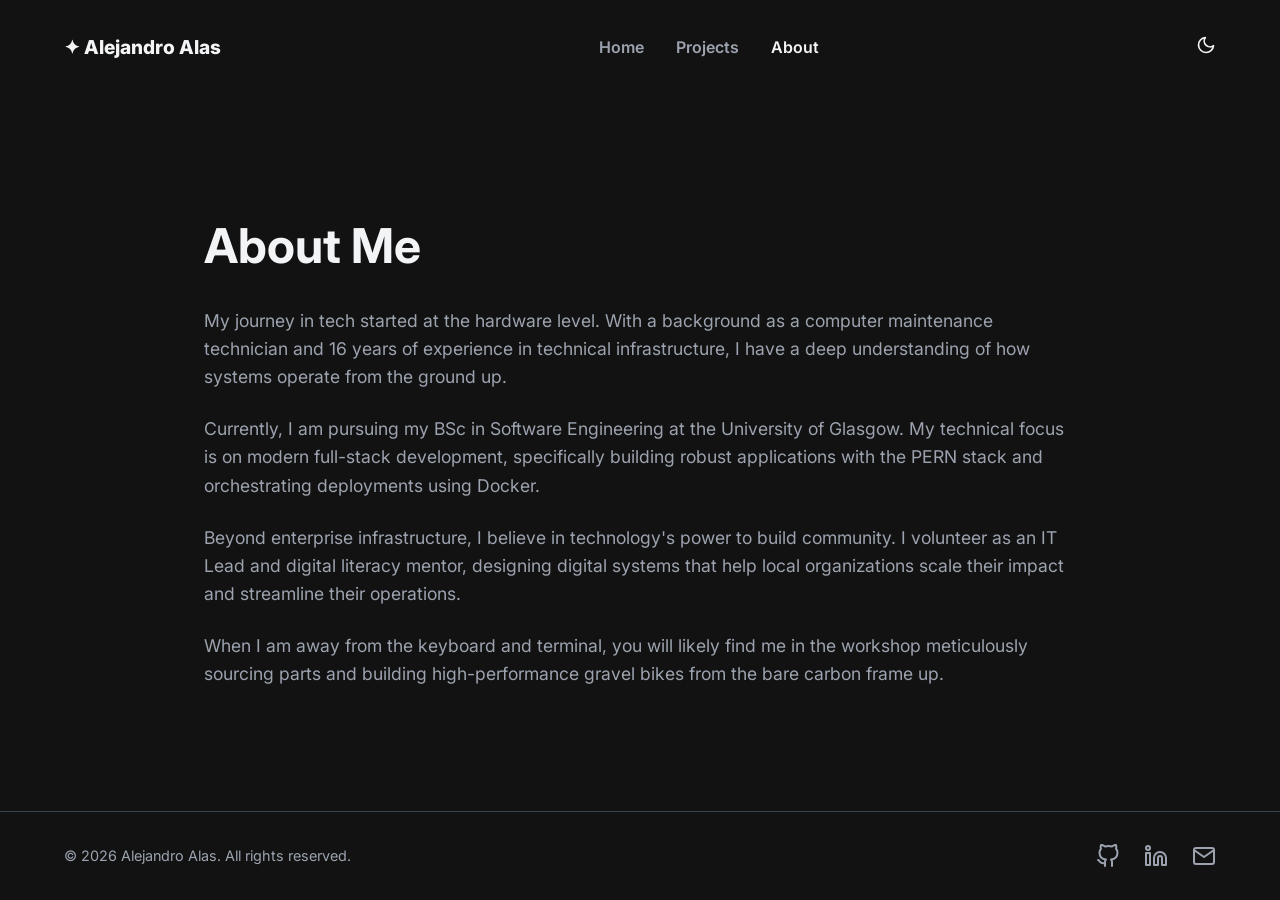
==== about.html @ 67ca53ff "Fix h1 centering bug in desktop media query .page-title was grouped with layout rules (margin/max-wi" ====
<!DOCTYPE html>
<html lang="en" data-theme="dark">

<head>
    <meta charset="UTF-8">
    <meta name="viewport" content="width=device-width, initial-scale=1.0">
    <meta name="description" content="Alejandro Alas — Full-Stack Developer in Scotland with 16 years of infrastructure experience, specializing in React, Node.js, and PostgreSQL.">
    <title>About | Alejandro Alas</title>
    <link rel="stylesheet" href="css/style.css">
    <link href="https://fonts.googleapis.com/css2?family=Inter:wght@400;600;800&display=swap" rel="stylesheet">
</head>

<body>
    <header class="navbar">
        <div class="logo">
            <a href="index.html">✦ Alejandro Alas</a>
        </div>
        <nav class="nav-links">
            <a href="index.html">Home</a>
            <a href="projects.html">Projects</a> <!-- Update active class per page -->
            <a href="about.html" class="active">About</a>
        </nav>
        <div class="nav-controls">
            <button id="theme-toggle" class="theme-btn">
                <span class="theme-icon">
                    <svg xmlns="http://www.w3.org/2000/svg" width="20" height="20" viewBox="0 0 24 24" fill="none"
                        stroke="currentColor" stroke-width="2" stroke-linecap="round" stroke-linejoin="round">
                        <path d="M21 12.79A9 9 0 1 1 11.21 3 7 7 0 0 0 21 12.79z"></path>
                    </svg>
                </span>
            </button>

            <button class="hamburger" aria-label="Menu">
                <svg xmlns="http://www.w3.org/2000/svg" width="24" height="24" viewBox="0 0 24 24" fill="none"
                    stroke="currentColor" stroke-width="2" stroke-linecap="round" stroke-linejoin="round">
                    <line x1="4" y1="9" x2="20" y2="9"></line>
                    <line x1="4" y1="15" x2="20" y2="15"></line>
                </svg>
            </button>
        </div>
    </header>
    <main class="hero-section">
        <h1 class="page-title">About Me</h1>
        <div class="about-content">
            <p>
                My journey in tech started at the hardware level. With a background as a computer maintenance technician
                and 16 years of experience in technical infrastructure, I have a deep understanding of how systems
                operate from the ground up.
            </p>
            <p>
                Currently, I am pursuing my BSc in Software Engineering at the University of Glasgow. My technical focus
                is on modern full-stack development, specifically building robust applications with the PERN stack and
                orchestrating deployments using Docker.
            </p>
            <p>
                Beyond enterprise infrastructure, I believe in technology's power to build community. I volunteer as an
                IT Lead and digital literacy mentor, designing digital systems that help local organizations scale their
                impact and streamline their operations.
            </p>
            <p>
                When I am away from the keyboard and terminal, you will likely find me in the workshop meticulously
                sourcing parts and building high-performance gravel bikes from the bare carbon frame up.
            </p>
        </div>
    </main>

    <footer class="footer">
        <div class="footer-content">
            <p>© 2026 Alejandro Alas. All rights reserved.</p>

            <div class="social-links">
                <a href="https://github.com/aalassv" target="_blank" aria-label="GitHub">
                    <svg xmlns="http://www.w3.org/2000/svg" width="24" height="24" viewBox="0 0 24 24" fill="none"
                        stroke="currentColor" stroke-width="2" stroke-linecap="round" stroke-linejoin="round">
                        <path
                            d="M9 19c-5 1.5-5-2.5-7-3m14 6v-3.87a3.37 3.37 0 0 0-.94-2.61c3.14-.35 6.44-1.54 6.44-7A5.44 5.44 0 0 0 20 4.77 5.07 5.07 0 0 0 19.91 1S18.73.65 16 2.48a13.38 13.38 0 0 0-7 0C6.27.65 5.09 1 5.09 1A5.07 5.07 0 0 0 5 4.77a5.44 5.44 0 0 0-1.5 3.78c0 5.42 3.3 6.61 6.44 7A3.37 3.37 0 0 0 9 18.13V22">
                        </path>
                    </svg>
                </a>
                <a href="https://www.linkedin.com/in/alejandro-alas-/" target="_blank" aria-label="LinkedIn">
                    <svg xmlns="http://www.w3.org/2000/svg" width="24" height="24" viewBox="0 0 24 24" fill="none"
                        stroke="currentColor" stroke-width="2" stroke-linecap="round" stroke-linejoin="round">
                        <path d="M16 8a6 6 0 0 1 6 6v7h-4v-7a2 2 0 0 0-2-2 2 2 0 0 0-2 2v7h-4v-7a6 6 0 0 1 6-6z"></path>
                        <rect x="2" y="9" width="4" height="12"></rect>
                        <circle cx="4" cy="4" r="2"></circle>
                    </svg>
                </a>
                <a href="mailto:a.alas.sv@gmail.com" aria-label="Email">
                    <svg xmlns="http://www.w3.org/2000/svg" width="24" height="24" viewBox="0 0 24 24" fill="none"
                        stroke="currentColor" stroke-width="2" stroke-linecap="round" stroke-linejoin="round">
                        <path d="M4 4h16c1.1 0 2 .9 2 2v12c0 1.1-.9 2-2 2H4c-1.1 0-2-.9-2-2V6c0-1.1.9-2 2-2z"></path>
                        <polyline points="22,6 12,13 2,6"></polyline>
                    </svg>
                </a>
            </div>
        </div>
    </footer>
    <script src="js/main.js"></script>
</body>

</html>
---- css/style.css ----
/* --- CSS Variables for Theming --- */
:root {
    --bg-color: #ffffff;
    --text-color: #1a1a1a;
    --accent-color: #3b82f6;
    --nav-text: #4b5563;
    --border-color: #e5e7eb;
}

[data-theme="dark"] {
    --bg-color: #121212;
    --text-color: #f3f4f6;
    --accent-color: #60a5fa;
    --nav-text: #9ca3af;
    --border-color: #374151;
}

/* --- Global Resets & Typography --- */
* {
    margin: 0;
    padding: 0;
    box-sizing: border-box;
}

body {
    font-family: 'Inter', sans-serif;
    background-color: var(--bg-color);
    color: var(--text-color);
    transition: background-color 0.3s ease, color 0.3s ease;
    line-height: 1.6;
    display: flex;
    flex-direction: column;
    min-height: 100vh;
}

/* --- Navigation (Mobile First) --- */
.navbar {
    display: flex;
    justify-content: space-between;
    align-items: center;
    padding: 2rem 5%;
    position: relative;
    max-width: 1280px;
    margin: 0 auto;
    width: 100%;
}

.logo a {
    text-decoration: none;
    color: var(--text-color);
    font-weight: 800;
    font-size: 1.2rem;
}

.nav-controls {
    display: flex;
    align-items: center;
    gap: 1.5rem;
}

.theme-btn {
    background: none;
    border: none;
    color: var(--text-color);
    display: flex;
    align-items: center;
    gap: 0.5rem;
    cursor: pointer;
    font-family: inherit;
    font-size: 1rem;
    font-weight: 500;
    transition: opacity 0.2s ease;
}

.theme-btn:hover {
    opacity: 0.7;
}

.theme-text {
    display: none;
}

.hamburger {
    background: none;
    border: none;
    color: var(--text-color);
    cursor: pointer;
    display: flex;
    align-items: center;
}

/* Mobile Dropdown Menu */
.nav-links {
    display: flex;
    position: absolute;
    top: 100%; 
    left: 0;
    width: 100%;
    background-color: var(--bg-color);
    flex-direction: column;
    padding: 2rem 0;
    text-align: center;
    z-index: 1000;
    
    /* Hidden states for mobile */
    opacity: 0;
    pointer-events: none;
    transform: translateY(-10px);
    transition: opacity 0.2s ease, transform 0.2s ease;
    box-shadow: 0 10px 15px -3px rgba(0, 0, 0, 0.3); 
}

.nav-links.show {
    opacity: 1;
    pointer-events: auto;
    transform: translateY(0);
}

.nav-links a {
    text-decoration: none;
    color: var(--nav-text);
    margin: 1rem 0;
    display: inline-block;
    width: 100%;
    font-size: 1.2rem;
    font-weight: 600;
    transition: color 0.2s;
}

.nav-links a:hover, .nav-links a.active {
    color: var(--text-color);
}

/* --- Base Layout (Mobile First) --- */
.hero-section,
.projects-container {
    flex: 1;
    width: 100%;
    padding: 2rem 5%;
    margin: 0 auto;
}

.hero-section {
    display: flex;
    flex-direction: column;
    justify-content: center;
    align-items: flex-start;
}

.hero-section h1,
.page-title {
    font-size: 2.5rem;
    margin-bottom: 2rem;
    line-height: 1.2;
}

.subtitle {
    font-size: 1.2rem;
    color: var(--nav-text);
    margin-bottom: 2.5rem;
}

.about-content {
    display: flex;
    flex-direction: column;
    gap: 1.5rem;
    color: var(--nav-text);
    font-size: 1.1rem;
}

/* --- Buttons --- */
.action-links a {
    text-decoration: none;
    padding: 0.8rem 1.5rem;
    border-radius: 5px;
    font-weight: 600;
    margin-right: 1rem;
    transition: opacity 0.2s;
}

.btn-primary {
    background-color: var(--text-color);
    color: var(--bg-color);
}

.btn-secondary {
    background-color: transparent;
    color: var(--text-color);
    border: 1px solid var(--text-color);
}

.action-links a:hover {
    opacity: 0.8;
}

/* --- Apple-Style Projects Grid --- */
.projects-grid {
    display: grid;
    grid-template-columns: repeat(auto-fit, minmax(320px, 1fr));
    gap: 2rem;
    padding-top: 2rem;
}

.apple-card {
    background-color: var(--bg-color); /* Hooks into light/dark theme */
    border: 1px solid var(--border-color);
    border-radius: 24px; /* Large Apple-style radius */
    overflow: hidden;    /* Keeps images inside the curves */
    position: relative;
    display: flex;
    flex-direction: column;
    transition: transform 0.3s ease, box-shadow 0.3s ease;
    box-shadow: 0 4px 20px rgba(0, 0, 0, 0.05); /* Subtle depth */
    min-height: 450px;
}

[data-theme="dark"] .apple-card {
    background-color: #1a1a1a; /* Slightly elevated dark card */
    box-shadow: 0 4px 20px rgba(0, 0, 0, 0.4);
}

.apple-card:hover {
    transform: scale(1.02); /* Gentle pop on hover */
}

.card-content {
    padding: 2.5rem 2rem 0 2rem;
    flex-grow: 1;
    z-index: 2;
}

.card-category {
    font-size: 0.85rem;
    font-weight: 600;
    text-transform: uppercase;
    letter-spacing: 0.5px;
    color: var(--nav-text);
    display: block;
    margin-bottom: 0.5rem;
}

.apple-card h3 {
    font-size: 1.8rem;
    font-weight: 800;
    margin-bottom: 1rem;
    line-height: 1.2;
}

.card-desc {
    color: var(--nav-text);
    font-size: 1rem;
    line-height: 1.5;
}

/* Image styling to bleed to the bottom edge */
.card-image-wrapper {
    width: 100%;
    height: 250px; /* Fixed height for image area */
    margin-top: 2rem;
    display: flex;
    justify-content: center;
    align-items: flex-end; /* Pushes image to the bottom */
    background-color: var(--border-color); /* Subtle background behind image */
}

.card-image {
    width: auto;
    height: 90%; 
    object-fit: contain;
    border-top-left-radius: 12px;
    border-top-right-radius: 12px;
    box-shadow: 0 -4px 15px rgba(0,0,0,0.1);
}

/* Apple-style floating action icon */
.card-link-icon {
    position: absolute;
    bottom: 1.5rem;
    right: 1.5rem;
    color: var(--text-color);
    background-color: var(--bg-color);
    border-radius: 50%;
    width: 36px;
    height: 36px;
    display: flex;
    align-items: center;
    justify-content: center;
    text-decoration: none;
    transition: opacity 0.2s;
    z-index: 3;
}

.card-link-icon:hover {
    opacity: 0.7;
}

/* --- Footer (Mobile First) --- */
.footer {
    border-top: 1px solid var(--border-color);
    width: 100%;
}

.footer-content {
    display: flex;
    flex-direction: column-reverse;
    align-items: center;
    gap: 1.5rem;
    padding: 2rem 5%;
    font-size: 0.9rem;
    color: var(--nav-text);
    text-align: center;
    max-width: 1280px;
    margin: 0 auto;
    width: 100%;
}

.social-links {
    display: flex;
    gap: 1.5rem;
}

.social-links a {
    color: var(--nav-text);
    text-decoration: none;
    display: flex;
    transition: color 0.2s ease, transform 0.2s ease;
}

.social-links a:hover {
    color: var(--text-color);
    transform: translateY(-3px);
}

/* --- Tablet and Desktop Layout --- */
@media (min-width: 768px) {
    .hero-section,
    .projects-container {
        margin: 4rem auto; 
        max-width: 1000px; 
    }

    .hero-section h1,
    .page-title {
        font-size: 3rem;
    }

    .hamburger {
        display: none;
    }

    .nav-links {
        display: flex; 
        position: static; 
        flex-direction: row; 
        width: auto;
        padding: 0;
        background-color: transparent;
        box-shadow: none;
        
        opacity: 1;
        pointer-events: auto;
        transform: none;
    }

    .nav-links a {
        margin: 0 1rem; 
        width: auto;
        font-size: 1rem;
        display: inline;
    }

    .theme-text {
        display: inline; 
    }
    .footer {
        flex-direction: row;
        justify-content: space-between;
    }
    .footer-content {
        flex-direction: row; 
        justify-content: space-between;
    }
}

.eyebrow {
    font-size: 1rem;
    font-weight: 600;
    color: var(--accent-color);
    margin-bottom: 0.75rem;
    text-transform: uppercase;
    letter-spacing: 0.05em;
}
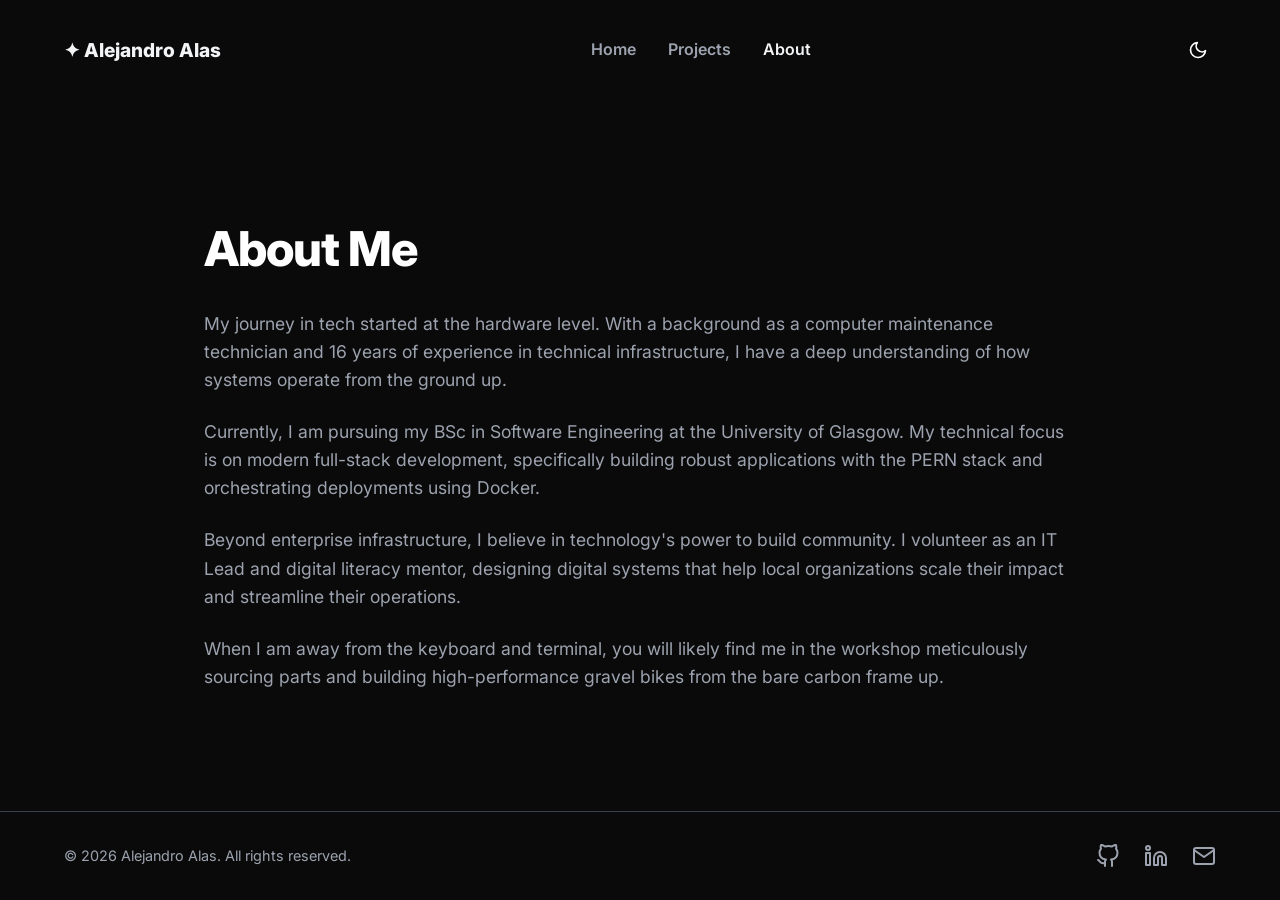
==== commit fec9133c: "swapping cards in order to expose the recent works" ====
--- a/about.html
+++ b/about.html
@@ -4,7 +4,8 @@
 <head>
     <meta charset="UTF-8">
     <meta name="viewport" content="width=device-width, initial-scale=1.0">
-    <meta name="description" content="Alejandro Alas — Full-Stack Developer in Scotland with 16 years of infrastructure experience, specializing in React, Node.js, and PostgreSQL.">
+    <meta name="description"
+        content="Alejandro Alas — Full-Stack Developer in Scotland with 16 years of infrastructure experience, specializing in React, Node.js, and PostgreSQL.">
     <title>About | Alejandro Alas</title>
     <link rel="stylesheet" href="css/style.css">
     <link href="https://fonts.googleapis.com/css2?family=Inter:wght@400;600;800&display=swap" rel="stylesheet">
--- a/css/style.css
+++ b/css/style.css
@@ -1,18 +1,43 @@
-/* --- CSS Variables for Theming --- */
 :root {
-    --bg-color: #ffffff;
+    /* Global Variables (Light Mode) */
+    --bg-color: #FFFFFF;
     --text-color: #1a1a1a;
     --accent-color: #3b82f6;
     --nav-text: #4b5563;
     --border-color: #e5e7eb;
+    
+    /* Case Study Specific Variables (Light Mode) */
+    --bg: #ffffff;
+    --card: #f9fafb;
+    --card-alt: #f3f4f6;
+    --border: rgba(0, 0, 0, 0.1);
+    --text: #1a1a1a;
+    --muted: #4b5563;
+    --muted-2: #6b7280;
+    --blue: #3b82f6;
+    --yellow: #ca8a04;
+    --green: #16a34a;
 }
 
 [data-theme="dark"] {
-    --bg-color: #121212;
+    /* Global Variables (Dark Mode) */
+    --bg-color: #0A0A0A;
     --text-color: #f3f4f6;
     --accent-color: #60a5fa;
     --nav-text: #9ca3af;
     --border-color: #374151;
+    
+    /* Case Study Specific Variables (Dark Mode) */
+    --bg: #0A0A0A;
+    --card: #141414;
+    --card-alt: #1A1D22;
+    --border: rgba(255, 255, 255, 0.09);
+    --text: #FFFFFF;
+    --muted: #9CA3AF;
+    --muted-2: #6B7280;
+    --blue: #5B8DEF;
+    --yellow: #EAB308;
+    --green: #22C55E;
 }
 
 /* --- Global Resets & Typography --- */
@@ -20,6 +45,10 @@
     margin: 0;
     padding: 0;
     box-sizing: border-box;
+}
+
+html {
+    scroll-behavior: smooth;
 }
 
 body {
@@ -93,7 +122,7 @@
 .nav-links {
     display: flex;
     position: absolute;
-    top: 100%; 
+    top: 100%;
     left: 0;
     width: 100%;
     background-color: var(--bg-color);
@@ -101,13 +130,13 @@
     padding: 2rem 0;
     text-align: center;
     z-index: 1000;
-    
+
     /* Hidden states for mobile */
     opacity: 0;
     pointer-events: none;
     transform: translateY(-10px);
     transition: opacity 0.2s ease, transform 0.2s ease;
-    box-shadow: 0 10px 15px -3px rgba(0, 0, 0, 0.3); 
+    box-shadow: 0 10px 15px -3px rgba(0, 0, 0, 0.3);
 }
 
 .nav-links.show {
@@ -127,13 +156,15 @@
     transition: color 0.2s;
 }
 
-.nav-links a:hover, .nav-links a.active {
+.nav-links a:hover,
+.nav-links a.active {
     color: var(--text-color);
 }
 
 /* --- Base Layout (Mobile First) --- */
 .hero-section,
-.projects-container {
+.projects-container,
+.wrap {
     flex: 1;
     width: 100%;
     padding: 2rem 5%;
@@ -169,15 +200,20 @@
 }
 
 /* --- Buttons --- */
+.action-links {
+    display: flex;
+    flex-wrap: wrap;
+    gap: 1rem;
+    margin-top: 0.5rem;
+}
+
 .action-links a {
     text-decoration: none;
     padding: 0.8rem 1.5rem;
     border-radius: 5px;
     font-weight: 600;
-    margin-right: 1rem;
     transition: opacity 0.2s;
 }
-
 .btn-primary {
     background-color: var(--text-color);
     color: var(--bg-color);
@@ -202,25 +238,26 @@
 }
 
 .apple-card {
-    background-color: var(--bg-color); /* Hooks into light/dark theme */
+    background-color: var(--card);
     border: 1px solid var(--border-color);
-    border-radius: 24px; /* Large Apple-style radius */
-    overflow: hidden;    /* Keeps images inside the curves */
+    border-radius: 24px;
+    overflow: hidden;
     position: relative;
     display: flex;
     flex-direction: column;
     transition: transform 0.3s ease, box-shadow 0.3s ease;
-    box-shadow: 0 4px 20px rgba(0, 0, 0, 0.05); /* Subtle depth */
+    box-shadow: 0 4px 20px rgba(0, 0, 0, 0.08);
     min-height: 450px;
+    cursor: pointer;
 }
 
 [data-theme="dark"] .apple-card {
-    background-color: #1a1a1a; /* Slightly elevated dark card */
+    background-color: #1a1a1a;
     box-shadow: 0 4px 20px rgba(0, 0, 0, 0.4);
 }
 
 .apple-card:hover {
-    transform: scale(1.02); /* Gentle pop on hover */
+    transform: scale(1.02);
 }
 
 .card-content {
@@ -252,27 +289,42 @@
     line-height: 1.5;
 }
 
-/* Image styling to bleed to the bottom edge */
+.tech-tags {
+    display: flex;
+    flex-wrap: wrap;
+    gap: 8px;
+    margin-top: 1rem;
+}
+
+.tech-tag {
+    font-size: 0.75rem;
+    font-weight: 600;
+    padding: 5px 12px;
+    border-radius: 20px;
+    background: var(--card-alt);
+    border: 1px solid var(--border-color);
+    color: var(--nav-text);
+}
+
 .card-image-wrapper {
     width: 100%;
-    height: 250px; /* Fixed height for image area */
+    height: 250px;
     margin-top: 2rem;
     display: flex;
     justify-content: center;
-    align-items: flex-end; /* Pushes image to the bottom */
-    background-color: var(--border-color); /* Subtle background behind image */
+    align-items: flex-end;
+    background-color: var(--card-alt);
 }
 
 .card-image {
     width: auto;
-    height: 90%; 
+    height: 90%;
     object-fit: contain;
     border-top-left-radius: 12px;
     border-top-right-radius: 12px;
-    box-shadow: 0 -4px 15px rgba(0,0,0,0.1);
-}
-
-/* Apple-style floating action icon */
+    box-shadow: 0 -4px 15px rgba(0, 0, 0, 0.1);
+}
+
 .card-link-icon {
     position: absolute;
     bottom: 1.5rem;
@@ -294,6 +346,7 @@
     opacity: 0.7;
 }
 
+
 /* --- Footer (Mobile First) --- */
 .footer {
     border-top: 1px solid var(--border-color);
@@ -333,10 +386,12 @@
 
 /* --- Tablet and Desktop Layout --- */
 @media (min-width: 768px) {
+
     .hero-section,
-    .projects-container {
-        margin: 4rem auto; 
-        max-width: 1000px; 
+    .projects-container,
+    .wrap {
+        margin: 4rem auto;
+        max-width: 1000px;
     }
 
     .hero-section h1,
@@ -349,35 +404,36 @@
     }
 
     .nav-links {
-        display: flex; 
-        position: static; 
-        flex-direction: row; 
+        display: flex;
+        position: static;
+        flex-direction: row;
         width: auto;
         padding: 0;
         background-color: transparent;
         box-shadow: none;
-        
         opacity: 1;
         pointer-events: auto;
         transform: none;
     }
 
     .nav-links a {
-        margin: 0 1rem; 
+        margin: 0 1rem;
         width: auto;
         font-size: 1rem;
         display: inline;
     }
 
     .theme-text {
-        display: inline; 
-    }
+        display: inline;
+    }
+
     .footer {
         flex-direction: row;
         justify-content: space-between;
     }
+
     .footer-content {
-        flex-direction: row; 
+        flex-direction: row;
         justify-content: space-between;
     }
 }
@@ -391,5 +447,764 @@
     letter-spacing: 0.05em;
 }
 
-
-
+/* =========================================
+   CASE STUDY SPECIFIC STYLES
+   ========================================= */
+
+
+.page-grid {
+    display: grid;
+    grid-template-columns: 210px 1fr;
+    gap: 48px;
+    align-items: start;
+}
+
+@media (max-width: 860px) {
+    .page-grid {
+        grid-template-columns: 1fr;
+    }
+
+    .rail {
+        display: none;
+    }
+}
+
+/* Case Study Typography Overrides */
+h1,
+h2,
+h3 {
+    color: var(--text);
+    margin: 0 0 0.4em 0;
+    letter-spacing: -0.02em;
+    font-weight: 800;
+}
+
+.mono {
+    font-family: 'IBM Plex Mono', monospace;
+}
+
+a {
+    color: inherit;
+    text-decoration: none;
+}
+
+/* Case Study Nav Overrides */
+nav {
+    display: flex;
+    justify-content: space-between;
+    align-items: center;
+    padding: 26px 0;
+}
+
+.logo {
+    font-size: 19px;
+    font-weight: 700;
+    color: var(--text);
+    display: flex;
+    align-items: center;
+    gap: 8px;
+}
+
+.logo .mark {
+    color: var(--text);
+}
+
+.theme-icon {
+    width: 36px;
+    height: 36px;
+    display: flex;
+    align-items: center;
+    justify-content: center;
+    border-radius: 50%;
+    color: var(--text);
+    font-size: 16px;
+}
+
+/* Case Study Hero */
+.hero {
+    padding: 56px 0 40px 0;
+}
+
+.hero h1 {
+    font-size: clamp(32px, 4.5vw, 48px);
+    max-width: 16ch;
+}
+
+.hero .tagline {
+    font-size: 17px;
+    color: var(--muted);
+    max-width: 60ch;
+    margin-top: 14px;
+}
+
+.status-row {
+    display: flex;
+    flex-wrap: wrap;
+    gap: 10px;
+    margin-top: 24px;
+}
+
+.badge {
+    font-size: 12px;
+    font-weight: 600;
+    padding: 6px 13px;
+    border-radius: 20px;
+    border: 1px solid var(--border);
+    color: var(--muted);
+}
+
+.badge.live {
+    background: var(--green);
+    color: #04140A;
+    border-color: var(--green);
+}
+
+.hero-actions {
+    margin-top: 28px;
+    display: flex;
+    gap: 14px;
+    flex-wrap: wrap;
+}
+
+.btn {
+    font-size: 14px;
+    font-weight: 600;
+    padding: 12px 20px;
+    border-radius: 8px;
+    display: inline-flex;
+    align-items: center;
+    gap: 8px;
+}
+
+.btn.primary {
+    background: var(--accent-color);
+    color: #FFFFFF;
+}
+
+.btn.primary:hover {
+    filter: brightness(1.1);
+}
+
+[data-theme="dark"] .btn.primary {
+    background: #2563EB;
+}
+
+[data-theme="dark"] .btn.primary:hover {
+    background: #3b76f0;
+}
+
+.btn.secondary {
+    background: transparent;
+    color: var(--text);
+    border: 1px solid var(--border);
+}
+
+.btn.secondary:hover {
+    border-color: var(--text);
+}
+
+/* Case Study Rail */
+.rail {
+    display: block;
+    position: sticky;
+    top: 40px;
+    padding-top: 70px;
+    border-left: 1px solid var(--border);
+    padding-left: 20px;
+}
+
+.rail-title {
+    font-size: 11px;
+    text-transform: uppercase;
+    font-weight: 700;
+    color: var(--muted-2);
+    letter-spacing: 0.06em;
+    margin-bottom: 16px;
+}
+
+.rail a {
+    display: block;
+    font-size: 13.5px;
+    color: var(--muted);
+    padding: 8px 0;
+    border-left: 2px solid transparent;
+    margin-left: -21px;
+    padding-left: 19px;
+    transition: color 0.15s, border-color 0.15s;
+}
+
+.rail a:hover,
+.rail a.active {
+    color: var(--text);
+    border-left-color: var(--blue);
+}
+
+/* Case Study Section base */
+section {
+    padding: 52px 0;
+    border-bottom: 1px solid var(--border);
+}
+
+section:last-of-type {
+    border-bottom: none;
+}
+
+.section-label {
+    font-size: 12px;
+    font-weight: 700;
+    color: var(--muted-2);
+    text-transform: uppercase;
+    letter-spacing: 0.06em;
+    margin-bottom: 10px;
+}
+
+section h2 {
+    font-size: 26px;
+}
+
+.lede {
+    font-size: 16px;
+    max-width: 68ch;
+    color: var(--muted);
+}
+
+/* Case Study Meta grid */
+.meta-grid {
+    display: grid;
+    grid-template-columns: repeat(3, 1fr);
+    gap: 16px;
+    margin-top: 26px;
+}
+
+@media (max-width: 700px) {
+    .meta-grid {
+        grid-template-columns: 1fr;
+    }
+}
+
+.meta-card {
+    background: var(--card);
+    border: 1px solid var(--border);
+    border-radius: 14px;
+    padding: 18px 20px;
+}
+
+.meta-card .k {
+    font-size: 11px;
+    font-weight: 700;
+    text-transform: uppercase;
+    color: var(--muted-2);
+    margin-bottom: 6px;
+}
+
+.meta-card .v {
+    font-size: 15px;
+    font-weight: 600;
+    color: var(--text);
+}
+
+/* Case Study Role split */
+.role-split {
+    display: grid;
+    grid-template-columns: 1fr 1fr;
+    gap: 20px;
+    margin-top: 26px;
+}
+
+@media (max-width: 700px) {
+    .role-split {
+        grid-template-columns: 1fr;
+    }
+}
+
+.role-card {
+    padding: 24px;
+    border-radius: 16px;
+    border: 1px solid var(--border);
+    background: var(--card);
+}
+
+.role-card h3 {
+    font-size: 17px;
+}
+
+.role-card ul {
+    padding-left: 20px;
+    margin: 12px 0 0 0;
+}
+
+.role-card li {
+    margin-bottom: 8px;
+    font-size: 14.5px;
+    color: var(--muted);
+}
+
+.role-card.mine li::marker {
+    color: var(--blue);
+}
+
+/* Case Study Sketch note (excalidraw) */
+.sketch-note {
+    margin-top: 22px;
+    background: var(--card);
+    border: 1.5px dashed var(--border);
+    border-radius: 14px;
+    padding: 22px 24px;
+    position: relative;
+}
+
+.sketch-note::before {
+    content: "✎ excalidraw session";
+    position: absolute;
+    top: -11px;
+    left: 20px;
+    background: var(--bg);
+    padding: 0 8px;
+    font-size: 11px;
+    font-weight: 700;
+    color: var(--blue);
+    text-transform: uppercase;
+    letter-spacing: 0.05em;
+}
+
+.sketch-note p {
+    margin: 0;
+    font-size: 14.5px;
+    color: var(--muted);
+}
+
+/* Case Study Trello strip */
+.trello-strip {
+    margin-top: 26px;
+    display: grid;
+    grid-template-columns: repeat(3, 1fr);
+    gap: 16px;
+}
+
+@media (max-width: 700px) {
+    .trello-strip {
+        grid-template-columns: 1fr;
+    }
+}
+
+.trello-col {
+    background: var(--card);
+    border: 1px solid var(--border);
+    border-radius: 14px;
+    padding: 14px;
+}
+
+.trello-col-title {
+    font-size: 11px;
+    font-weight: 700;
+    text-transform: uppercase;
+    color: var(--muted-2);
+    margin-bottom: 10px;
+    letter-spacing: 0.05em;
+}
+
+.sticky {
+    background: var(--card-alt);
+    border-radius: 8px;
+    padding: 10px 12px;
+    font-size: 13px;
+    color: var(--muted);
+    margin-bottom: 8px;
+    border-left: 3px solid var(--yellow);
+}
+
+.trello-col.doing .sticky {
+    border-left-color: var(--blue);
+}
+
+.trello-col.done .sticky {
+    border-left-color: var(--green);
+    opacity: 0.8;
+}
+
+/* Case Study Features */
+.feature {
+    display: grid;
+    grid-template-columns: 1fr 1fr;
+    gap: 32px;
+    align-items: center;
+    padding: 32px 0;
+    border-top: 1px solid var(--border);
+}
+
+.feature:first-of-type {
+    border-top: none;
+}
+
+.feature:nth-of-type(even) .feature-media {
+    order: 2;
+}
+
+@media (max-width: 800px) {
+    .feature {
+        grid-template-columns: 1fr;
+    }
+
+    .feature:nth-of-type(even) .feature-media {
+        order: 0;
+    }
+}
+
+.feature-media {
+    background: var(--card);
+    border: 1px solid var(--border);
+    border-radius: 14px;
+    aspect-ratio: 16/10;
+    display: flex;
+    align-items: center;
+    justify-content: center;
+    color: var(--muted-2);
+    font-size: 12px;
+    text-align: center;
+    padding: 16px;
+}
+
+.feature-num {
+    font-size: 13px;
+    font-weight: 700;
+    color: var(--blue);
+    margin-bottom: 8px;
+}
+
+.feature h3 {
+    font-size: 19px;
+}
+
+.feature p {
+    font-size: 14.5px;
+    color: var(--muted);
+}
+
+/* Case Study Tags */
+.tag-row {
+    display: flex;
+    flex-wrap: wrap;
+    gap: 8px;
+    margin-top: 20px;
+}
+
+.tag {
+    font-size: 12px;
+    font-weight: 600;
+    padding: 6px 12px;
+    border-radius: 20px;
+    background: var(--card);
+    border: 1px solid var(--border);
+    color: var(--muted);
+}
+
+/* Case Study Decisions */
+.decision {
+    margin-top: 18px;
+    padding: 18px 20px;
+    background: var(--card);
+    border: 1px solid var(--border);
+    border-left: 3px solid var(--blue);
+    border-radius: 0 14px 14px 0;
+}
+
+.decision .k {
+    font-size: 11px;
+    font-weight: 700;
+    text-transform: uppercase;
+    color: var(--blue);
+    margin-bottom: 6px;
+}
+
+.decision p {
+    margin: 0;
+    font-size: 14.5px;
+    color: var(--muted);
+}
+
+/* Case Study Impact */
+.impact-grid {
+    display: grid;
+    grid-template-columns: repeat(4, 1fr);
+    gap: 16px;
+    margin-top: 26px;
+}
+
+@media (max-width: 700px) {
+    .impact-grid {
+        grid-template-columns: 1fr 1fr;
+    }
+}
+
+.impact-stat {
+    background: var(--card);
+    border: 1px solid var(--border);
+    border-radius: 14px;
+    padding: 20px;
+}
+
+.impact-stat .num {
+    font-size: 32px;
+    font-weight: 800;
+    color: var(--text);
+}
+
+.impact-stat .label {
+    font-size: 12.5px;
+    color: var(--muted-2);
+    margin-top: 4px;
+}
+
+/* Case Study Reflection */
+.reflection {
+    background: var(--card);
+    border: 1px solid var(--border);
+    border-radius: 16px;
+    padding: 32px;
+}
+
+.reflection p {
+    color: var(--muted);
+    max-width: 65ch;
+}
+
+/* Case Study Footer nav */
+.footer-nav {
+    padding: 44px 0 70px 0;
+    display: flex;
+    justify-content: space-between;
+    align-items: center;
+    flex-wrap: wrap;
+    gap: 16px;
+}
+
+.footer-nav a {
+    font-size: 14px;
+    font-weight: 600;
+    color: var(--text);
+}
+
+.footer-nav .back {
+    color: var(--muted);
+    font-weight: 500;
+}
+
+.footer-nav a:hover {
+    color: var(--blue);
+}
+
+/* Mobile Override for Rail */
+@media (max-width: 860px) {
+    .rail {
+        display: none !important;
+    }
+}
+/* --- Feature Image Hover State --- */
+.feature-media {
+    padding: 0;
+    overflow: hidden;
+}
+
+.zoomable-image {
+    width: 100%;
+    height: 100%;
+    object-fit: cover;
+    cursor: pointer;
+    transition: transform 0.3s ease;
+}
+
+.zoomable-image:hover {
+    transform: scale(1.03);
+}
+
+/* --- Thumbnail Grid (On Page) --- */
+.thumbnail-grid {
+    display: grid;
+    grid-template-columns: repeat(auto-fit, minmax(150px, 1fr));
+    gap: 16px;
+    padding: 0;
+    background: transparent;
+    border: none;
+}
+
+.thumbnail-grid .zoomable-image {
+    width: 100%;
+    aspect-ratio: 4/3;
+    object-fit: cover;
+    border-radius: 8px;
+    cursor: pointer;
+    transition: transform 0.2s ease, box-shadow 0.2s ease;
+    box-shadow: 0 4px 10px rgba(0,0,0,0.2);
+}
+
+.thumbnail-grid .zoomable-image:hover {
+    transform: translateY(-3px);
+    box-shadow: 0 8px 15px rgba(0,0,0,0.4);
+}
+
+/* --- Full-Screen Swipeable Lightbox --- */
+.full-screen-lightbox {
+    max-width: 100vw;
+    max-height: 100vh;
+    width: 100vw;
+    height: 100vh;
+    background: transparent;
+    padding: 0;
+    border: none;
+    overflow: hidden;
+}
+
+.full-screen-lightbox::backdrop {
+    background: rgba(0, 0, 0, 0.95); 
+}
+
+/* The horizontal swipe track inside the modal */
+.modal-track {
+    display: flex;
+    width: 100%;
+    height: 100%;
+    overflow-x: auto;
+    scroll-snap-type: x mandatory;
+    align-items: center;
+    scrollbar-width: none;
+}
+
+.modal-track::-webkit-scrollbar {
+    display: none;
+}
+
+.modal-track img {
+    flex: 0 0 100vw; 
+    max-height: 90vh;
+    object-fit: contain;
+    scroll-snap-align: center;
+    padding: 0 3rem; 
+}
+
+#close-modal {
+    position: fixed;
+    top: 25px;
+    right: 25px;
+    background: #ffffff;
+    border: none;
+    color: #000000;
+    border-radius: 50%;
+    width: 44px;
+    height: 44px;
+    cursor: pointer;
+    display: flex;
+    align-items: center;
+    justify-content: center;
+    font-size: 1.2rem;
+    font-weight: bold;
+    box-shadow: 0 4px 12px rgba(0,0,0,0.3);
+    transition: transform 0.2s;
+    z-index: 100;
+}
+
+#close-modal:hover {
+    transform: scale(1.1);
+}
+
+.no-scroll {
+    overflow: hidden;
+}
+/* --- Lightbox Navigation Arrows --- */
+.nav-arrow {
+    position: fixed;
+    top: 50%;
+    transform: translateY(-50%);
+    background: rgba(255, 255, 255, 0.1); 
+    backdrop-filter: blur(4px); 
+    border: 1px solid rgba(255, 255, 255, 0.2);
+    color: #ffffff;
+    width: 50px;
+    height: 50px;
+    border-radius: 50%;
+    font-size: 1.2rem;
+    cursor: pointer;
+    z-index: 100;
+    display: none;
+    align-items: center;
+    justify-content: center;
+    transition: background 0.2s, transform 0.2s;
+}
+
+.nav-arrow:hover {
+    background: rgba(255, 255, 255, 0.25);
+    transform: translateY(-50%) scale(1.1);
+}
+
+#prev-btn {
+    left: 20px;
+}
+
+#next-btn {
+    right: 20px;
+}
+
+/* --- Custom Message Dialog --- */
+.custom-dialog {
+    background-color: var(--card);
+    color: var(--text);
+    border: 1px solid var(--border);
+    border-radius: 16px;
+    padding: 24px;
+    max-width: 400px;
+    width: 90%;
+    margin: auto;
+    box-shadow: 0 10px 25px rgba(0, 0, 0, 0.2);
+}
+
+.custom-dialog::backdrop {
+    background: rgba(0, 0, 0, 0.7);
+    backdrop-filter: blur(4px);
+}
+
+.custom-dialog .dialog-content {
+    display: flex;
+    flex-direction: column;
+    gap: 16px;
+    text-align: center;
+    align-items: center;
+}
+
+.custom-dialog h3 {
+    margin: 0;
+    font-size: 1.5rem;
+}
+
+.custom-dialog p {
+    color: var(--muted);
+    margin: 0;
+    font-size: 1rem;
+    line-height: 1.5;
+}
+
+.stat-strip {
+    display: flex;
+    flex-wrap: wrap;
+    gap: 1.5rem;
+    margin-bottom: 2rem;
+    font-size: 0.9rem;
+    font-weight: 600;
+    color: var(--text-color);
+}
+
+.stat-strip span {
+    padding-left: 1.5rem;
+    position: relative;
+}
+
+.stat-strip span::before {
+    content: "";
+    position: absolute;
+    left: 0;
+    top: 50%;
+    transform: translateY(-50%);
+    width: 6px;
+    height: 6px;
+    border-radius: 50%;
+    background-color: var(--accent-color);
+}
+
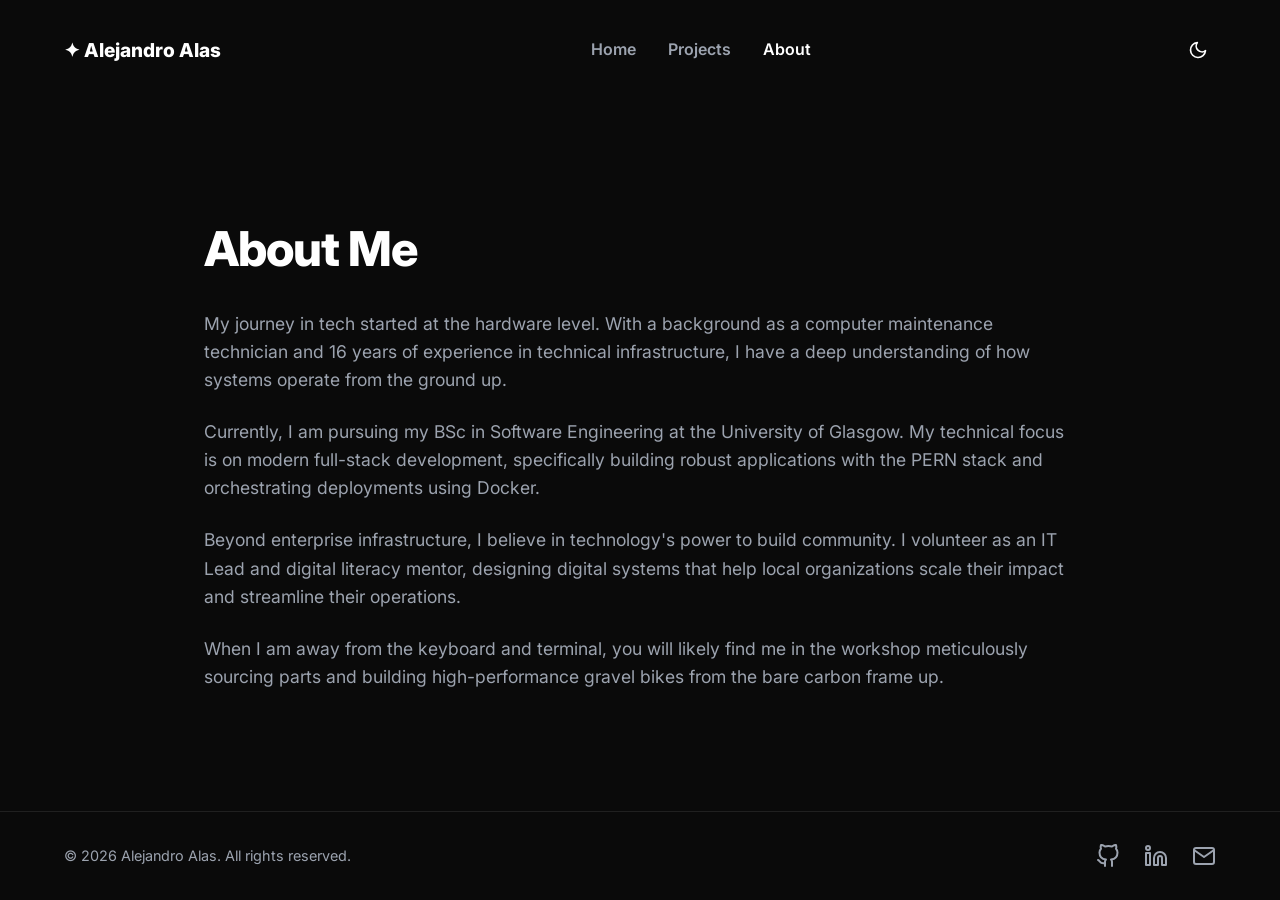
==== commit 41283010: "feat(seo): add meta tags, Open Graph data, and inline theme initialization - Add viewport, descripti" ====
--- a/about.html
+++ b/about.html
@@ -3,26 +3,41 @@
 
 <head>
     <meta charset="UTF-8">
+    <link rel="icon" href="/assets/favicon.svg" type="image/svg+xml">
+    <script>
+      (function () {
+        var t = localStorage.getItem("theme") || "dark";
+        document.documentElement.setAttribute("data-theme", t);
+      })();
+    </script>
     <meta name="viewport" content="width=device-width, initial-scale=1.0">
     <meta name="description"
         content="Alejandro Alas — Full-Stack Developer in Scotland with 16 years of infrastructure experience, specializing in React, Node.js, and PostgreSQL.">
     <title>About | Alejandro Alas</title>
-    <link rel="stylesheet" href="css/style.css">
+    <link rel="canonical" href="https://aalas-dev.netlify.app/about.html">
+    <meta property="og:type" content="profile">
+    <meta property="og:title" content="About | Alejandro Alas">
+    <meta property="og:description"
+        content="Alejandro Alas — Full-Stack Developer in Scotland with 16 years of infrastructure experience, specializing in React, Node.js, and PostgreSQL.">
+    <meta property="og:url" content="https://aalas-dev.netlify.app/about.html">
+    <meta property="og:image" content="https://aalas-dev.netlify.app/assets/og-image.png">
+    <meta name="twitter:card" content="summary_large_image">
+    <link rel="stylesheet" href="/css/style.css?v=1">
     <link href="https://fonts.googleapis.com/css2?family=Inter:wght@400;600;800&display=swap" rel="stylesheet">
 </head>
 
 <body>
     <header class="navbar">
         <div class="logo">
-            <a href="index.html">✦ Alejandro Alas</a>
+            <a href="/index.html">✦ Alejandro Alas</a>
         </div>
         <nav class="nav-links">
-            <a href="index.html">Home</a>
-            <a href="projects.html">Projects</a> <!-- Update active class per page -->
-            <a href="about.html" class="active">About</a>
+            <a href="/index.html">Home</a>
+            <a href="/projects.html">Projects</a>
+            <a href="/about.html" class="active">About</a>
         </nav>
         <div class="nav-controls">
-            <button id="theme-toggle" class="theme-btn">
+                        <button id="theme-toggle" class="theme-btn" aria-label="Toggle light and dark theme">
                 <span class="theme-icon">
                     <svg xmlns="http://www.w3.org/2000/svg" width="20" height="20" viewBox="0 0 24 24" fill="none"
                         stroke="currentColor" stroke-width="2" stroke-linecap="round" stroke-linejoin="round">
@@ -96,7 +111,7 @@
             </div>
         </div>
     </footer>
-    <script src="js/main.js"></script>
+    <script src="/js/main.js?v=1"></script>
 </body>
 
 </html>
--- a/css/style.css
+++ b/css/style.css
@@ -1,14 +1,7 @@
 :root {
-    /* Global Variables (Light Mode) */
-    --bg-color: #FFFFFF;
-    --text-color: #1a1a1a;
-    --accent-color: #3b82f6;
-    --nav-text: #4b5563;
-    --border-color: #e5e7eb;
-    
-    /* Case Study Specific Variables (Light Mode) */
-    --bg: #ffffff;
-    --card: #f9fafb;
+    /* Single source of truth for color tokens (Light Mode) */
+    --bg: #fafafc;
+    --card: #fff;
     --card-alt: #f3f4f6;
     --border: rgba(0, 0, 0, 0.1);
     --text: #1a1a1a;
@@ -20,14 +13,7 @@
 }
 
 [data-theme="dark"] {
-    /* Global Variables (Dark Mode) */
-    --bg-color: #0A0A0A;
-    --text-color: #f3f4f6;
-    --accent-color: #60a5fa;
-    --nav-text: #9ca3af;
-    --border-color: #374151;
-    
-    /* Case Study Specific Variables (Dark Mode) */
+    /* Single source of truth for color tokens (Dark Mode) */
     --bg: #0A0A0A;
     --card: #141414;
     --card-alt: #1A1D22;
@@ -53,8 +39,8 @@
 
 body {
     font-family: 'Inter', sans-serif;
-    background-color: var(--bg-color);
-    color: var(--text-color);
+    background-color: var(--bg);
+    color: var(--text);
     transition: background-color 0.3s ease, color 0.3s ease;
     line-height: 1.6;
     display: flex;
@@ -76,7 +62,7 @@
 
 .logo a {
     text-decoration: none;
-    color: var(--text-color);
+    color: var(--text);
     font-weight: 800;
     font-size: 1.2rem;
 }
@@ -90,7 +76,7 @@
 .theme-btn {
     background: none;
     border: none;
-    color: var(--text-color);
+    color: var(--text);
     display: flex;
     align-items: center;
     gap: 0.5rem;
@@ -112,7 +98,7 @@
 .hamburger {
     background: none;
     border: none;
-    color: var(--text-color);
+    color: var(--text);
     cursor: pointer;
     display: flex;
     align-items: center;
@@ -125,7 +111,7 @@
     top: 100%;
     left: 0;
     width: 100%;
-    background-color: var(--bg-color);
+    background-color: var(--bg);
     flex-direction: column;
     padding: 2rem 0;
     text-align: center;
@@ -147,7 +133,7 @@
 
 .nav-links a {
     text-decoration: none;
-    color: var(--nav-text);
+    color: var(--muted);
     margin: 1rem 0;
     display: inline-block;
     width: 100%;
@@ -158,7 +144,7 @@
 
 .nav-links a:hover,
 .nav-links a.active {
-    color: var(--text-color);
+    color: var(--text);
 }
 
 /* --- Base Layout (Mobile First) --- */
@@ -187,7 +173,7 @@
 
 .subtitle {
     font-size: 1.2rem;
-    color: var(--nav-text);
+    color: var(--muted);
     margin-bottom: 2.5rem;
 }
 
@@ -195,7 +181,7 @@
     display: flex;
     flex-direction: column;
     gap: 1.5rem;
-    color: var(--nav-text);
+    color: var(--muted);
     font-size: 1.1rem;
 }
 
@@ -205,28 +191,6 @@
     flex-wrap: wrap;
     gap: 1rem;
     margin-top: 0.5rem;
-}
-
-.action-links a {
-    text-decoration: none;
-    padding: 0.8rem 1.5rem;
-    border-radius: 5px;
-    font-weight: 600;
-    transition: opacity 0.2s;
-}
-.btn-primary {
-    background-color: var(--text-color);
-    color: var(--bg-color);
-}
-
-.btn-secondary {
-    background-color: transparent;
-    color: var(--text-color);
-    border: 1px solid var(--text-color);
-}
-
-.action-links a:hover {
-    opacity: 0.8;
 }
 
 /* --- Apple-Style Projects Grid --- */
@@ -239,7 +203,7 @@
 
 .apple-card {
     background-color: var(--card);
-    border: 1px solid var(--border-color);
+    border: 1px solid var(--border);
     border-radius: 24px;
     overflow: hidden;
     position: relative;
@@ -271,7 +235,7 @@
     font-weight: 600;
     text-transform: uppercase;
     letter-spacing: 0.5px;
-    color: var(--nav-text);
+    color: var(--muted);
     display: block;
     margin-bottom: 0.5rem;
 }
@@ -284,7 +248,7 @@
 }
 
 .card-desc {
-    color: var(--nav-text);
+    color: var(--muted);
     font-size: 1rem;
     line-height: 1.5;
 }
@@ -294,16 +258,6 @@
     flex-wrap: wrap;
     gap: 8px;
     margin-top: 1rem;
-}
-
-.tech-tag {
-    font-size: 0.75rem;
-    font-weight: 600;
-    padding: 5px 12px;
-    border-radius: 20px;
-    background: var(--card-alt);
-    border: 1px solid var(--border-color);
-    color: var(--nav-text);
 }
 
 .card-image-wrapper {
@@ -329,8 +283,8 @@
     position: absolute;
     bottom: 1.5rem;
     right: 1.5rem;
-    color: var(--text-color);
-    background-color: var(--bg-color);
+    color: var(--text);
+    background-color: var(--bg);
     border-radius: 50%;
     width: 36px;
     height: 36px;
@@ -349,7 +303,7 @@
 
 /* --- Footer (Mobile First) --- */
 .footer {
-    border-top: 1px solid var(--border-color);
+    border-top: 1px solid var(--border);
     width: 100%;
 }
 
@@ -360,7 +314,7 @@
     gap: 1.5rem;
     padding: 2rem 5%;
     font-size: 0.9rem;
-    color: var(--nav-text);
+    color: var(--muted);
     text-align: center;
     max-width: 1280px;
     margin: 0 auto;
@@ -373,14 +327,14 @@
 }
 
 .social-links a {
-    color: var(--nav-text);
+    color: var(--muted);
     text-decoration: none;
     display: flex;
     transition: color 0.2s ease, transform 0.2s ease;
 }
 
 .social-links a:hover {
-    color: var(--text-color);
+    color: var(--text);
     transform: translateY(-3px);
 }
 
@@ -441,7 +395,7 @@
 .eyebrow {
     font-size: 1rem;
     font-weight: 600;
-    color: var(--accent-color);
+    color: var(--blue);
     margin-bottom: 0.75rem;
     text-transform: uppercase;
     letter-spacing: 0.05em;
@@ -483,17 +437,9 @@
     font-family: 'IBM Plex Mono', monospace;
 }
 
-a {
+.case-study a {
     color: inherit;
     text-decoration: none;
-}
-
-/* Case Study Nav Overrides */
-nav {
-    display: flex;
-    justify-content: space-between;
-    align-items: center;
-    padding: 26px 0;
 }
 
 .logo {
@@ -574,10 +520,11 @@
     display: inline-flex;
     align-items: center;
     gap: 8px;
+    text-decoration: none;
 }
 
 .btn.primary {
-    background: var(--accent-color);
+    background: var(--blue);
     color: #FFFFFF;
 }
 
@@ -640,12 +587,12 @@
 }
 
 /* Case Study Section base */
-section {
+.case-study section {
     padding: 52px 0;
     border-bottom: 1px solid var(--border);
 }
 
-section:last-of-type {
+.case-study section:last-of-type {
     border-bottom: none;
 }
 
@@ -1188,7 +1135,7 @@
     margin-bottom: 2rem;
     font-size: 0.9rem;
     font-weight: 600;
-    color: var(--text-color);
+    color: var(--text);
 }
 
 .stat-strip span {
@@ -1205,6 +1152,6 @@
     width: 6px;
     height: 6px;
     border-radius: 50%;
-    background-color: var(--accent-color);
-}
-
+    background-color: var(--blue);
+}
+
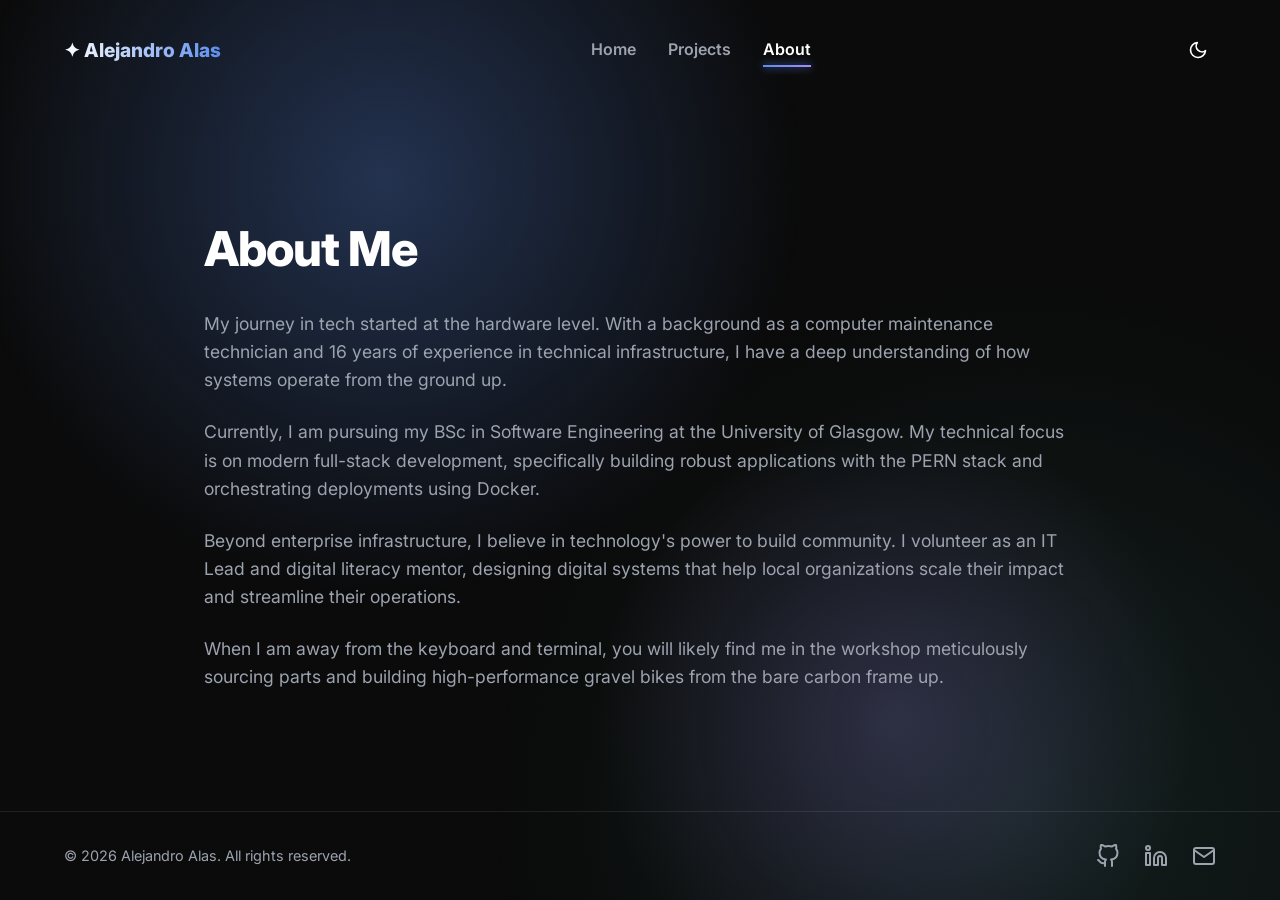
==== commit 94087a58: "feat: add reactive background effects and update project descriptions" ====
--- a/about.html
+++ b/about.html
@@ -27,6 +27,8 @@
 </head>
 
 <body>
+    <div class="bg-mesh"></div>
+    <div class="bg-noise"></div>
     <header class="navbar">
         <div class="logo">
             <a href="/index.html">✦ Alejandro Alas</a>
--- a/css/style.css
+++ b/css/style.css
@@ -1153,5 +1153,287 @@
     height: 6px;
     border-radius: 50%;
     background-color: var(--blue);
-}
-
+    box-shadow: 0 0 8px var(--blue);
+}
+
+/* =========================================
+   BOLD ANIMATION SYSTEM
+   ========================================= */
+
+:root {
+    --accent-purple: #a78bfa;
+    --accent-cyan: #5eead4;
+}
+
+/* --- Reactive gradient mesh background (cursor-reactive) --- */
+.bg-mesh {
+    position: fixed;
+    inset: 0;
+    z-index: -1;
+    pointer-events: none;
+    background:
+        radial-gradient(700px circle at var(--mx, 30%) var(--my, 20%), rgba(91, 141, 239, 0.30), transparent 60%),
+        radial-gradient(500px circle at calc(100% - var(--mx, 30%)) calc(100% - var(--my, 20%)), rgba(167, 139, 250, 0.20), transparent 60%),
+        radial-gradient(900px circle at 80% 90%, rgba(94, 234, 212, 0.09), transparent 60%);
+    transition: background 0.12s ease-out;
+}
+
+[data-theme="light"] .bg-mesh {
+    background:
+        radial-gradient(700px circle at var(--mx, 30%) var(--my, 20%), rgba(91, 141, 239, 0.16), transparent 60%),
+        radial-gradient(500px circle at calc(100% - var(--mx, 30%)) calc(100% - var(--my, 20%)), rgba(167, 139, 250, 0.12), transparent 60%),
+        radial-gradient(900px circle at 80% 90%, rgba(94, 234, 212, 0.08), transparent 60%);
+}
+
+.bg-noise {
+    position: fixed;
+    inset: 0;
+    z-index: -1;
+    pointer-events: none;
+    opacity: 0.25;
+    mix-blend-mode: overlay;
+    background-image:
+        radial-gradient(circle at 20% 30%, rgba(255, 255, 255, 0.04) 0, transparent 2px),
+        radial-gradient(circle at 70% 60%, rgba(255, 255, 255, 0.04) 0, transparent 2px);
+    background-size: 3px 3px;
+}
+
+/* --- Sticky glowing navbar --- */
+.navbar {
+    position: sticky;
+    top: 0;
+    z-index: 100;
+    transition: background 0.35s ease, backdrop-filter 0.35s ease, box-shadow 0.35s ease, border-color 0.35s ease, padding 0.35s ease;
+    border-bottom: 1px solid transparent;
+}
+
+.navbar.scrolled {
+    background: color-mix(in srgb, var(--bg) 70%, transparent);
+    backdrop-filter: blur(18px) saturate(160%);
+    -webkit-backdrop-filter: blur(18px) saturate(160%);
+    border-bottom: 1px solid var(--border);
+    box-shadow: 0 8px 30px rgba(91, 141, 239, 0.08);
+}
+
+.logo a {
+    background: linear-gradient(90deg, var(--text), var(--blue), var(--accent-purple), var(--text));
+    background-size: 300% auto;
+    -webkit-background-clip: text;
+    background-clip: text;
+    color: transparent;
+    animation: shine 5s linear infinite;
+}
+
+.nav-links a {
+    position: relative;
+    transition: color 0.2s, text-shadow 0.3s;
+}
+
+.nav-links a::after {
+    content: "";
+    position: absolute;
+    left: 0;
+    bottom: -6px;
+    width: 0;
+    height: 2px;
+    background: linear-gradient(90deg, var(--blue), var(--accent-purple));
+    box-shadow: 0 0 8px var(--blue);
+    transition: width 0.3s ease;
+}
+
+.nav-links a:hover {
+    color: var(--text);
+    text-shadow: 0 0 12px rgba(91, 141, 239, 0.5);
+}
+
+.nav-links a:hover::after,
+.nav-links a.active::after {
+    width: 100%;
+}
+
+@media (min-width: 768px) {
+    .nav-links a::after {
+        bottom: -4px;
+    }
+}
+
+/* --- Pearlescent hero text --- */
+.pearl {
+    background: linear-gradient(100deg, var(--text) 0%, var(--blue) 22%, var(--accent-purple) 45%, var(--accent-cyan) 65%, var(--text) 85%, var(--blue) 100%);
+    background-size: 300% auto;
+    -webkit-background-clip: text;
+    background-clip: text;
+    color: transparent;
+    animation: shine 4.5s linear infinite;
+    filter: drop-shadow(0 0 18px rgba(91, 141, 239, 0.25));
+}
+
+@keyframes shine {
+    to {
+        background-position: -300% center;
+    }
+}
+
+/* --- Hero load-in sequence --- */
+.hero-section .eyebrow,
+.hero-section h1,
+.hero-section .subtitle,
+.hero-section .stat-strip,
+.hero-section .action-links {
+    opacity: 0;
+    transform: translateY(16px);
+    animation: rise 0.7s cubic-bezier(.2, .8, .2, 1) forwards;
+}
+
+.hero-section .eyebrow {
+    animation-delay: 0s;
+}
+
+.hero-section h1 {
+    animation-delay: 0.1s;
+}
+
+.hero-section .subtitle {
+    animation-delay: 0.2s;
+}
+
+.hero-section .stat-strip {
+    animation-delay: 0.3s;
+}
+
+.hero-section .action-links {
+    animation-delay: 0.4s;
+}
+
+@keyframes rise {
+    to {
+        opacity: 1;
+        transform: translateY(0);
+    }
+}
+
+/* --- Magnetic glowing buttons --- */
+.btn {
+    position: relative;
+    overflow: hidden;
+    transition: transform 0.15s ease-out, box-shadow 0.25s ease, border-color 0.2s ease;
+    will-change: transform;
+}
+
+.btn::before {
+    content: "";
+    position: absolute;
+    top: 0;
+    left: -60%;
+    width: 40%;
+    height: 100%;
+    background: linear-gradient(120deg, transparent, rgba(255, 255, 255, 0.45), transparent);
+    transform: skewX(-20deg);
+}
+
+.btn:hover::before {
+    animation: sweep 0.6s ease;
+}
+
+@keyframes sweep {
+    from {
+        left: -60%;
+    }
+
+    to {
+        left: 130%;
+    }
+}
+
+.btn.primary {
+    background: linear-gradient(135deg, var(--blue), var(--accent-purple));
+}
+
+[data-theme="dark"] .btn.primary {
+    background: linear-gradient(135deg, var(--blue), var(--accent-purple));
+}
+
+.btn.primary:hover {
+    box-shadow: 0 10px 40px rgba(91, 141, 239, 0.5), 0 0 40px rgba(167, 139, 250, 0.25);
+}
+
+.btn.secondary:hover {
+    border-color: var(--blue);
+    box-shadow: 0 0 24px rgba(91, 141, 239, 0.2);
+}
+
+/* --- 3D tilt + shine project cards --- */
+.projects-grid {
+    perspective: 1000px;
+}
+
+.apple-card {
+    transform-style: preserve-3d;
+    position: relative;
+    transition: transform 0.12s ease-out, box-shadow 0.3s ease, border-color 0.3s ease;
+}
+
+.apple-card::before {
+    content: "";
+    position: absolute;
+    inset: -2px;
+    z-index: 0;
+    border-radius: 24px;
+    background: linear-gradient(120deg, transparent 30%, rgba(91, 141, 239, 0.35), transparent 70%);
+    transform: translateX(-120%);
+    transition: transform 0.6s ease;
+    pointer-events: none;
+}
+
+.apple-card:hover::before {
+    transform: translateX(120%);
+}
+
+.apple-card:hover {
+    box-shadow: 0 20px 50px rgba(91, 141, 239, 0.18);
+    border-color: rgba(91, 141, 239, 0.4);
+}
+
+/* --- Reduced motion: strip it all back --- */
+@media (prefers-reduced-motion: reduce) {
+
+    .bg-mesh,
+    .bg-noise {
+        display: none;
+    }
+
+    .logo a,
+    .pearl {
+        animation: none;
+        background: none;
+        -webkit-text-fill-color: currentColor;
+        color: var(--text);
+    }
+
+    .pearl {
+        color: var(--blue);
+        filter: none;
+    }
+
+    .hero-section .eyebrow,
+    .hero-section h1,
+    .hero-section .subtitle,
+    .hero-section .stat-strip,
+    .hero-section .action-links {
+        opacity: 1;
+        transform: none;
+        animation: none;
+    }
+
+    .btn::before,
+    .apple-card::before {
+        display: none;
+    }
+
+    .apple-card,
+    .btn {
+        transition: none;
+        transform: none !important;
+    }
+}
+
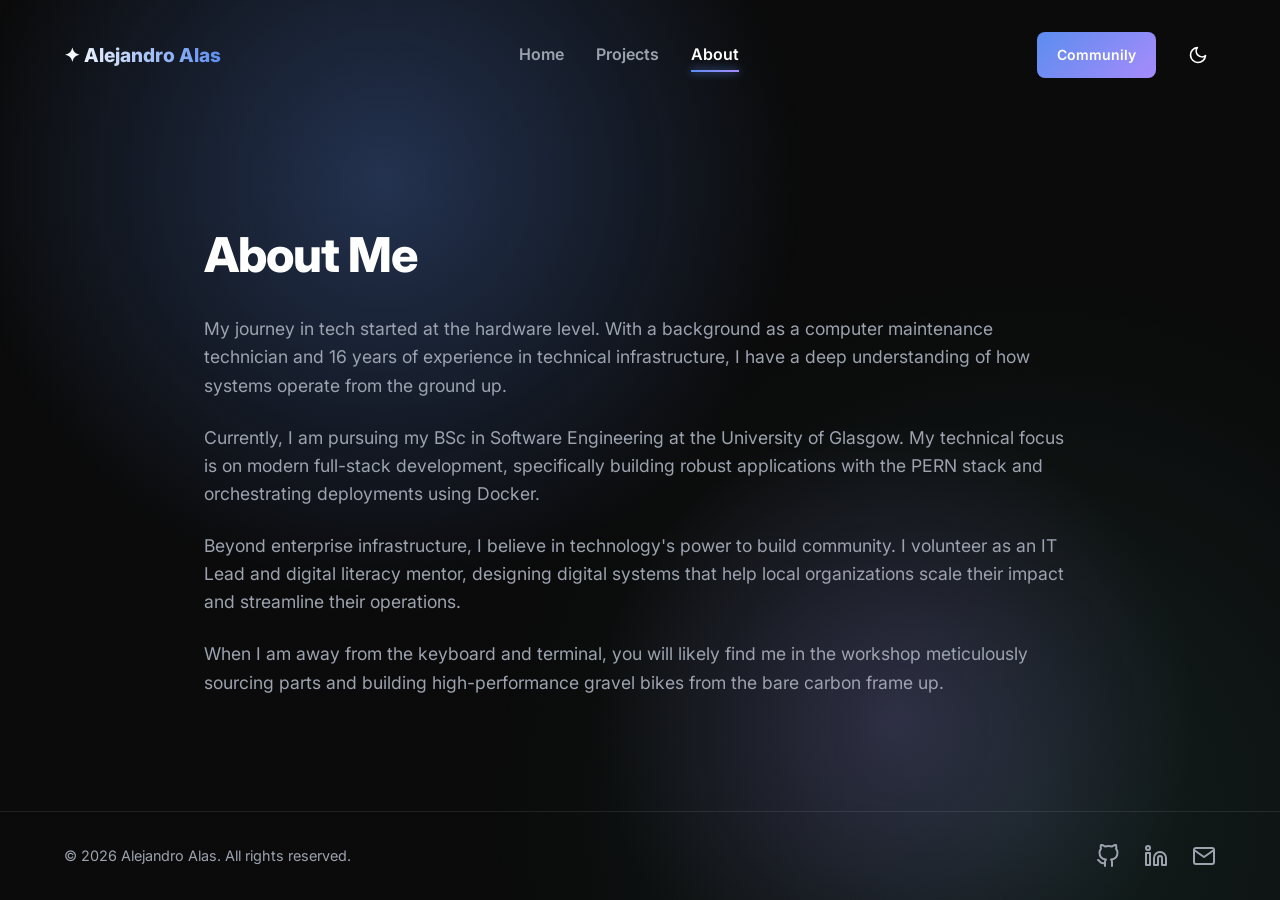
==== commit 33d2a789: "feat: add Communily landing page and update navigation links" ====
--- a/about.html
+++ b/about.html
@@ -39,6 +39,7 @@
             <a href="/about.html" class="active">About</a>
         </nav>
         <div class="nav-controls">
+            <a href="/communily.html" class="btn primary nav-communily-btn">Communily</a>
                         <button id="theme-toggle" class="theme-btn" aria-label="Toggle light and dark theme">
                 <span class="theme-icon">
                     <svg xmlns="http://www.w3.org/2000/svg" width="20" height="20" viewBox="0 0 24 24" fill="none"
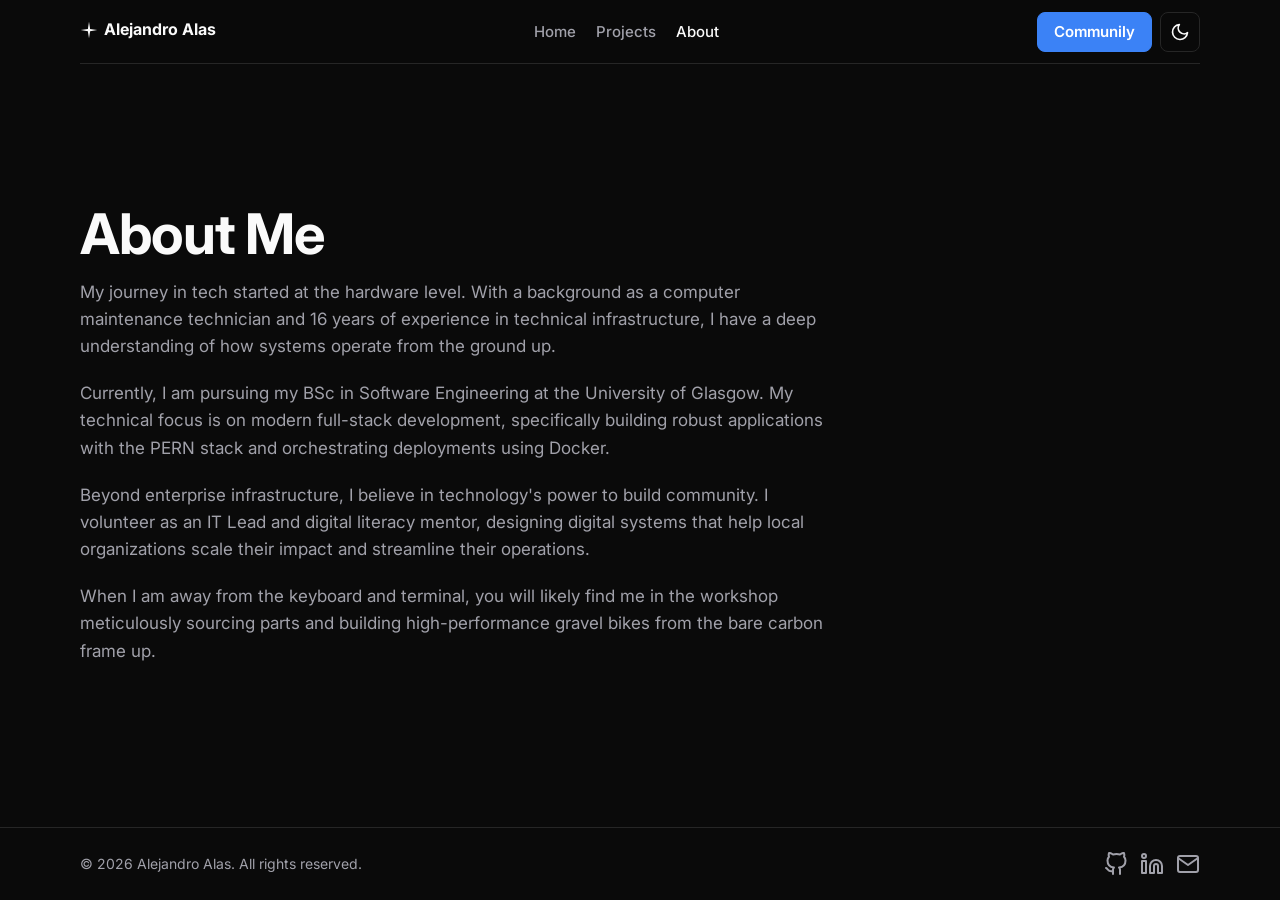
==== commit 17405ce8: "Add design system documentation for portfolio and Communily, including global rules, component specs" ====
--- a/about.html
+++ b/about.html
@@ -22,16 +22,15 @@
     <meta property="og:url" content="https://aalas-dev.netlify.app/about.html">
     <meta property="og:image" content="https://aalas-dev.netlify.app/assets/og-image.png">
     <meta name="twitter:card" content="summary_large_image">
-    <link rel="stylesheet" href="/css/style.css?v=1">
+    <link rel="stylesheet" href="/css/style.css?v=5">
     <link href="https://fonts.googleapis.com/css2?family=Inter:wght@400;600;800&display=swap" rel="stylesheet">
 </head>
 
 <body>
-    <div class="bg-mesh"></div>
-    <div class="bg-noise"></div>
-    <header class="navbar">
+        <a class="skip-link" href="#main">Skip to content</a>
+<header class="navbar">
         <div class="logo">
-            <a href="/index.html">✦ Alejandro Alas</a>
+            <a href="/index.html"><svg class="logo-mark" xmlns="http://www.w3.org/2000/svg" viewBox="0 0 24 24" width="18" height="18" fill="currentColor" aria-hidden="true"><path d="M12 1L13.5 10.5L23 12L13.5 13.5L12 23L10.5 13.5L1 12L10.5 10.5Z"/></svg>Alejandro Alas</a>
         </div>
         <nav class="nav-links">
             <a href="/index.html">Home</a>
@@ -58,7 +57,7 @@
             </button>
         </div>
     </header>
-    <main class="hero-section">
+    <main id="main" class="hero-section">
         <h1 class="page-title">About Me</h1>
         <div class="about-content">
             <p>
@@ -88,7 +87,7 @@
             <p>© 2026 Alejandro Alas. All rights reserved.</p>
 
             <div class="social-links">
-                <a href="https://github.com/aalassv" target="_blank" aria-label="GitHub">
+                <a href="https://github.com/aalassv" target="_blank" aria-label="GitHub" rel="noopener noreferrer">
                     <svg xmlns="http://www.w3.org/2000/svg" width="24" height="24" viewBox="0 0 24 24" fill="none"
                         stroke="currentColor" stroke-width="2" stroke-linecap="round" stroke-linejoin="round">
                         <path
@@ -96,7 +95,7 @@
                         </path>
                     </svg>
                 </a>
-                <a href="https://www.linkedin.com/in/alejandro-alas-/" target="_blank" aria-label="LinkedIn">
+                <a href="https://www.linkedin.com/in/alejandro-alas-/" target="_blank" aria-label="LinkedIn" rel="noopener noreferrer">
                     <svg xmlns="http://www.w3.org/2000/svg" width="24" height="24" viewBox="0 0 24 24" fill="none"
                         stroke="currentColor" stroke-width="2" stroke-linecap="round" stroke-linejoin="round">
                         <path d="M16 8a6 6 0 0 1 6 6v7h-4v-7a2 2 0 0 0-2-2 2 2 0 0 0-2 2v7h-4v-7a6 6 0 0 1 6-6z"></path>
@@ -114,7 +113,7 @@
             </div>
         </div>
     </footer>
-    <script src="/js/main.js?v=1"></script>
+    <script src="/js/main.js?v=5"></script>
 </body>
 
 </html>
--- a/css/style.css
+++ b/css/style.css
@@ -1,1439 +1,336 @@
+/* Portfolio — OpenCode-like, dark-first minimal/product-grade.
+   Design reference: design-system/alejandro-alas-portfolio/MASTER.md
+   Portfolio pages only. Communily (/communily.html) is fully separate and must not load this file. */
+
+@import url('https://fonts.googleapis.com/css2?family=Inter:wght@400;500;600;700;800&display=swap');
+
 :root {
-    /* Single source of truth for color tokens (Light Mode) */
-    --bg: #fafafc;
-    --card: #fff;
-    --card-alt: #f3f4f6;
-    --border: rgba(0, 0, 0, 0.1);
-    --text: #1a1a1a;
-    --muted: #4b5563;
-    --muted-2: #6b7280;
-    --blue: #3b82f6;
-    --yellow: #ca8a04;
-    --green: #16a34a;
-}
-
-[data-theme="dark"] {
-    /* Single source of truth for color tokens (Dark Mode) */
-    --bg: #0A0A0A;
-    --card: #141414;
-    --card-alt: #1A1D22;
-    --border: rgba(255, 255, 255, 0.09);
-    --text: #FFFFFF;
-    --muted: #9CA3AF;
-    --muted-2: #6B7280;
-    --blue: #5B8DEF;
-    --yellow: #EAB308;
-    --green: #22C55E;
-}
-
-/* --- Global Resets & Typography --- */
-* {
-    margin: 0;
-    padding: 0;
-    box-sizing: border-box;
-}
-
-html {
-    scroll-behavior: smooth;
-}
-
+  --color-bg: #0a0a0a;
+  --color-surface: #111111;
+  --color-card: #161616;
+  --color-card-hover: #1c1c1c;
+  --color-border: #262626;
+  --color-border-strong: #3a3a3a;
+  --color-fg: #fafafa;
+  --color-muted: #a1a1aa;
+  --color-faint: #71717a;
+  --color-accent: #3b82f6;
+  --color-accent-hover: #60a5fa;
+  --color-on-accent: #ffffff;
+  --color-ring: #60a5fa;
+  --color-success: #22c55e;
+  --color-success-bg: rgba(34, 197, 94, 0.14);
+  --shadow-sm: 0 1px 2px rgba(0, 0, 0, 0.4);
+  --shadow-md: 0 8px 24px rgba(0, 0, 0, 0.35);
+  --radius: 8px;
+  --radius-lg: 12px;
+  --container: 1120px;
+  --font: 'Inter', system-ui, -apple-system, 'Segoe UI', Roboto, Helvetica, Arial, sans-serif;
+  --font-mono: ui-monospace, 'SFMono-Regular', 'IBM Plex Mono', Menlo, Consolas, monospace;
+  /* compatibility aliases used in case-study content */
+  --bg: var(--color-bg);
+  --card: var(--color-card);
+  --card-alt: var(--color-surface);
+  --border: var(--color-border);
+  --text: var(--color-fg);
+  --muted: var(--color-muted);
+  --muted-2: var(--color-faint);
+  --blue: var(--color-accent);
+  --green: var(--color-success);
+  --yellow: #eab308;
+}
+
+[data-theme="light"] {
+  --color-bg: #fafafa;
+  --color-surface: #ffffff;
+  --color-card: #ffffff;
+  --color-card-hover: #f4f4f5;
+  --color-border: #e4e4e7;
+  --color-border-strong: #d4d4d8;
+  --color-fg: #09090b;
+  --color-muted: #52525b;
+  --color-faint: #71717a;
+  --color-accent: #2563eb;
+  --color-accent-hover: #1d4ed8;
+  --color-on-accent: #ffffff;
+  --color-ring: #2563eb;
+  --color-success: #16a34a;
+  --color-success-bg: rgba(22, 163, 74, 0.12);
+  --shadow-sm: 0 1px 2px rgba(0, 0, 0, 0.06);
+  --shadow-md: 0 8px 24px rgba(0, 0, 0, 0.08);
+}
+
+*, *::before, *::after { box-sizing: border-box; margin: 0; padding: 0; }
+html { scroll-behavior: smooth; }
 body {
-    font-family: 'Inter', sans-serif;
-    background-color: var(--bg);
-    color: var(--text);
-    transition: background-color 0.3s ease, color 0.3s ease;
-    line-height: 1.6;
-    display: flex;
-    flex-direction: column;
-    min-height: 100vh;
-}
-
-/* --- Navigation (Mobile First) --- */
+  font-family: var(--font);
+  font-size: 1rem;
+  line-height: 1.6;
+  color: var(--color-fg);
+  background: var(--color-bg);
+  min-height: 100vh;
+  display: flex;
+  flex-direction: column;
+  -webkit-font-smoothing: antialiased;
+}
+img, svg { display: block; max-width: 100%; }
+a { color: inherit; }
+p { margin: 0 0 1rem; }
+h1, h2, h3, h4 { font-family: var(--font); color: var(--color-fg); line-height: 1.15; letter-spacing: -0.02em; }
+h1 { font-size: clamp(2.25rem, 5vw, 3.5rem); font-weight: 700; }
+h2 { font-size: clamp(1.5rem, 3vw, 2rem); font-weight: 600; line-height: 1.2; }
+h3 { font-size: 1.125rem; font-weight: 600; line-height: 1.3; letter-spacing: -0.01em; }
+strong { font-weight: 600; }
+.mono { font-family: var(--font-mono); }
+
+:focus-visible { outline: 2px solid var(--color-ring); outline-offset: 2px; }
+[id], section[id] { scroll-margin-top: 5.5rem; }
+.no-scroll { overflow: hidden; }
+
+.skip-link {
+  position: absolute; left: 0.75rem; top: 0.5rem;
+  padding: 0.5rem 0.75rem; border-radius: var(--radius);
+  background: var(--color-fg); color: var(--color-bg);
+  font-weight: 600; font-size: 0.875rem; text-decoration: none;
+  transform: translateY(-200%); z-index: 200;
+}
+.skip-link:focus { transform: translateY(0); color: var(--color-bg); }
+
+/* Layout */
+.hero-section, .projects-container, .wrap {
+  flex: 1;
+  width: min(100% - 2rem, var(--container));
+  margin: 0 auto;
+  padding: 3rem 0 4rem;
+}
+.hero-section { display: flex; flex-direction: column; justify-content: center; align-items: flex-start; }
+@media (min-width: 768px) { .hero-section, .projects-container, .wrap { padding: 4.5rem 0 5rem; } }
+
+.eyebrow {
+  margin: 0 0 0.75rem;
+  font-size: 0.8125rem;
+  font-weight: 600;
+  letter-spacing: 0.04em;
+  text-transform: uppercase;
+  color: var(--color-accent);
+}
+.page-title { margin-bottom: 0.75rem; }
+.subtitle { font-size: clamp(1.0625rem, 2.2vw, 1.25rem); color: var(--color-muted); max-width: 62ch; margin-bottom: 1.5rem; }
+.about-content { color: var(--color-muted); font-size: 1.0625rem; max-width: 68ch; display: flex; flex-direction: column; gap: 0.25rem; }
+.about-content p { margin: 0 0 1rem; }
+
+.stat-strip { display: flex; flex-wrap: wrap; gap: 0.5rem 1.25rem; margin: 0 0 1.75rem; color: var(--color-muted); font-size: 0.9375rem; font-weight: 500; }
+.stat-strip span { position: relative; padding-left: 0.9rem; }
+.stat-strip span::before { content: ""; position: absolute; left: 0; top: 0.6em; width: 5px; height: 5px; border-radius: 50%; background: var(--color-accent); }
+
+.action-links { display: flex; flex-wrap: wrap; gap: 0.75rem; }
+
+/* Navbar */
 .navbar {
-    display: flex;
-    justify-content: space-between;
-    align-items: center;
-    padding: 2rem 5%;
-    position: relative;
-    max-width: 1280px;
-    margin: 0 auto;
-    width: 100%;
-}
-
-.logo a {
-    text-decoration: none;
-    color: var(--text);
-    font-weight: 800;
-    font-size: 1.2rem;
-}
-
-.nav-controls {
-    display: flex;
-    align-items: center;
-    gap: 1.5rem;
-}
-
-.theme-btn {
-    background: none;
-    border: none;
-    color: var(--text);
-    display: flex;
-    align-items: center;
-    gap: 0.5rem;
-    cursor: pointer;
-    font-family: inherit;
-    font-size: 1rem;
-    font-weight: 500;
-    transition: opacity 0.2s ease;
-}
-
-.theme-btn:hover {
-    opacity: 0.7;
-}
-
-.theme-text {
-    display: none;
-}
-
-.hamburger {
-    background: none;
-    border: none;
-    color: var(--text);
-    cursor: pointer;
-    display: flex;
-    align-items: center;
-}
-
-/* Mobile Dropdown Menu */
-.nav-links {
-    display: flex;
-    position: absolute;
-    top: 100%;
-    left: 0;
-    width: 100%;
-    background-color: var(--bg);
-    flex-direction: column;
-    padding: 2rem 0;
-    text-align: center;
-    z-index: 1000;
-
-    /* Hidden states for mobile */
-    opacity: 0;
-    pointer-events: none;
-    transform: translateY(-10px);
-    transition: opacity 0.2s ease, transform 0.2s ease;
-    box-shadow: 0 10px 15px -3px rgba(0, 0, 0, 0.3);
-}
-
-.nav-links.show {
-    opacity: 1;
-    pointer-events: auto;
-    transform: translateY(0);
-}
-
-.nav-links a {
-    text-decoration: none;
-    color: var(--muted);
-    margin: 1rem 0;
-    display: inline-block;
-    width: 100%;
-    font-size: 1.2rem;
-    font-weight: 600;
-    transition: color 0.2s;
-}
-
-.nav-links a:hover,
-.nav-links a.active {
-    color: var(--text);
-}
-
-/* --- Base Layout (Mobile First) --- */
-.hero-section,
-.projects-container,
-.wrap {
-    flex: 1;
-    width: 100%;
-    padding: 2rem 5%;
-    margin: 0 auto;
-}
-
-.hero-section {
-    display: flex;
-    flex-direction: column;
-    justify-content: center;
-    align-items: flex-start;
-}
-
-.hero-section h1,
-.page-title {
-    font-size: 2.5rem;
-    margin-bottom: 2rem;
-    line-height: 1.2;
-}
-
-.subtitle {
-    font-size: 1.2rem;
-    color: var(--muted);
-    margin-bottom: 2.5rem;
-}
-
-.about-content {
-    display: flex;
-    flex-direction: column;
-    gap: 1.5rem;
-    color: var(--muted);
-    font-size: 1.1rem;
-}
-
-/* --- Buttons --- */
-.action-links {
-    display: flex;
-    flex-wrap: wrap;
-    gap: 1rem;
-    margin-top: 0.5rem;
-}
-
-/* --- Apple-Style Projects Grid --- */
-.projects-grid {
-    display: grid;
-    grid-template-columns: repeat(auto-fit, minmax(320px, 1fr));
-    gap: 2rem;
-    padding-top: 2rem;
-}
-
+  position: sticky; top: 0; z-index: 100;
+  width: min(100% - 2rem, var(--container));
+  margin: 0 auto;
+  display: flex; align-items: center; justify-content: space-between; gap: 1rem;
+  min-height: 4rem; padding: 0.5rem 0;
+  background: color-mix(in srgb, var(--color-bg) 88%, transparent);
+  backdrop-filter: blur(10px);
+  border-bottom: 1px solid var(--color-border);
+}
+.logo a { display: inline-flex; align-items: center; gap: 0.4rem; text-decoration: none; color: var(--color-fg); font-weight: 700; font-size: 1rem; }
+.logo-mark { color: var(--color-fg); }
+.nav-controls { display: flex; align-items: center; gap: 0.5rem; }
+.nav-links { display: flex; align-items: center; gap: 1.25rem; }
+.nav-links a { text-decoration: none; color: var(--color-muted); font-weight: 500; font-size: 0.9375rem; }
+.nav-links a:hover, .nav-links a.active { color: var(--color-fg); }
+.theme-btn, .hamburger {
+  display: inline-flex; align-items: center; justify-content: center;
+  width: 2.5rem; height: 2.5rem; padding: 0;
+  border: 1px solid var(--color-border); border-radius: var(--radius);
+  background: transparent; color: var(--color-fg); cursor: pointer;
+}
+.theme-btn:hover, .hamburger:hover { background: var(--color-card); border-color: var(--color-border-strong); }
+.theme-icon { display: inline-flex; }
+.hamburger { display: none; }
+.nav-communily-btn { padding: 0.45rem 0.85rem; font-size: 0.875rem; }
+
+@media (max-width: 860px) {
+  .hamburger { display: inline-flex; }
+  .nav-links {
+    display: none; position: absolute; top: 100%; left: 0; right: 0;
+    flex-direction: column; align-items: flex-start; gap: 0.25rem;
+    padding: 0.75rem 1rem 1rem; margin: 0 -1rem;
+    background: var(--color-bg); border-bottom: 1px solid var(--color-border);
+  }
+  .nav-links.show { display: flex; }
+  .nav-links a { padding: 0.375rem 0; font-size: 1rem; }
+  .nav-communily-btn { display: none; }
+}
+
+/* Buttons */
+.btn {
+  display: inline-flex; align-items: center; justify-content: center; gap: 0.5rem;
+  padding: 0.625rem 1rem; border-radius: var(--radius);
+  font: inherit; font-weight: 600; font-size: 0.9375rem; line-height: 1.2;
+  text-decoration: none; cursor: pointer; border: 1px solid transparent;
+  background: transparent; color: var(--color-fg);
+  transition: background-color 150ms ease, border-color 150ms ease, color 150ms ease;
+}
+.btn.primary { background: var(--color-accent); color: var(--color-on-accent); border-color: var(--color-accent); }
+.btn.primary:hover { background: var(--color-accent-hover); border-color: var(--color-accent-hover); }
+.btn.secondary { background: transparent; color: var(--color-fg); border-color: var(--color-border-strong); }
+.btn.secondary:hover { background: var(--color-card); border-color: var(--color-muted); }
+
+/* Tags / badges */
+.tech-tags, .tag-row, .status-row { display: flex; flex-wrap: wrap; gap: 0.5rem; }
+.tech-tags { margin-top: 1rem; }
+.status-row { margin-top: 1.25rem; }
+.tag, .badge {
+  display: inline-flex; align-items: center;
+  padding: 0.2rem 0.6rem; border-radius: 999px;
+  font-size: 0.8125rem; font-weight: 500; line-height: 1.4;
+  color: var(--color-muted); background: var(--color-surface); border: 1px solid var(--color-border);
+}
+.badge.live { color: var(--color-success); background: var(--color-success-bg); border-color: transparent; }
+
+/* Project cards */
+.projects-grid { display: grid; grid-template-columns: repeat(auto-fit, minmax(280px, 1fr)); gap: 1.25rem; margin-top: 1.5rem; }
 .apple-card {
-    background-color: var(--card);
-    border: 1px solid var(--border);
-    border-radius: 24px;
-    overflow: hidden;
-    position: relative;
-    display: flex;
-    flex-direction: column;
-    transition: transform 0.3s ease, box-shadow 0.3s ease;
-    box-shadow: 0 4px 20px rgba(0, 0, 0, 0.08);
-    min-height: 450px;
-    cursor: pointer;
-}
-
-[data-theme="dark"] .apple-card {
-    background-color: #1a1a1a;
-    box-shadow: 0 4px 20px rgba(0, 0, 0, 0.4);
-}
-
-.apple-card:hover {
-    transform: scale(1.02);
-}
-
-.card-content {
-    padding: 2.5rem 2rem 0 2rem;
-    flex-grow: 1;
-    z-index: 2;
-}
-
-.card-category {
-    font-size: 0.85rem;
-    font-weight: 600;
-    text-transform: uppercase;
-    letter-spacing: 0.5px;
-    color: var(--muted);
-    display: block;
-    margin-bottom: 0.5rem;
-}
-
-.apple-card h3 {
-    font-size: 1.8rem;
-    font-weight: 800;
-    margin-bottom: 1rem;
-    line-height: 1.2;
-}
-
-.card-desc {
-    color: var(--muted);
-    font-size: 1rem;
-    line-height: 1.5;
-}
-
-.tech-tags {
-    display: flex;
-    flex-wrap: wrap;
-    gap: 8px;
-    margin-top: 1rem;
-}
-
-.card-image-wrapper {
-    width: 100%;
-    height: 250px;
-    margin-top: 2rem;
-    display: flex;
-    justify-content: center;
-    align-items: flex-end;
-    background-color: var(--card-alt);
-}
-
-.card-image {
-    width: auto;
-    height: 90%;
-    object-fit: contain;
-    border-top-left-radius: 12px;
-    border-top-right-radius: 12px;
-    box-shadow: 0 -4px 15px rgba(0, 0, 0, 0.1);
-}
-
+  position: relative; display: flex; flex-direction: column;
+  background: var(--color-card); border: 1px solid var(--color-border);
+  border-radius: var(--radius-lg); overflow: hidden; cursor: pointer;
+}
+.apple-card:hover { border-color: var(--color-border-strong); }
+.card-content { padding: 1.5rem 1.5rem 0; flex: 1; }
+.card-category { display: block; margin-bottom: 0.4rem; font-size: 0.8125rem; font-weight: 600; color: var(--color-accent); }
+.apple-card h3 { margin-bottom: 0.5rem; font-size: 1.25rem; }
+.card-desc { color: var(--color-muted); font-size: 0.9375rem; margin: 0; }
+.card-image-wrapper { margin-top: 1.25rem; padding: 0 1.5rem 1.5rem; }
+.card-image { width: 100%; height: 180px; object-fit: cover; border-radius: var(--radius); border: 1px solid var(--color-border); background: var(--color-surface); }
 .card-link-icon {
-    position: absolute;
-    bottom: 1.5rem;
-    right: 1.5rem;
-    color: var(--text);
-    background-color: var(--bg);
-    border-radius: 50%;
-    width: 36px;
-    height: 36px;
-    display: flex;
-    align-items: center;
-    justify-content: center;
-    text-decoration: none;
-    transition: opacity 0.2s;
-    z-index: 3;
-}
-
-.card-link-icon:hover {
-    opacity: 0.7;
-}
-
-
-/* --- Footer (Mobile First) --- */
-.footer {
-    border-top: 1px solid var(--border);
-    width: 100%;
-}
-
+  position: absolute; right: 1rem; bottom: 1rem;
+  display: inline-flex; align-items: center; justify-content: center;
+  width: 2.25rem; height: 2.25rem; border-radius: 999px;
+  background: var(--color-surface); border: 1px solid var(--color-border); color: var(--color-fg);
+  text-decoration: none;
+}
+.card-link-icon:hover { border-color: var(--color-accent); color: var(--color-accent); }
+
+/* Footer */
+.footer { border-top: 1px solid var(--color-border); width: 100%; margin-top: auto; }
 .footer-content {
-    display: flex;
-    flex-direction: column-reverse;
-    align-items: center;
-    gap: 1.5rem;
-    padding: 2rem 5%;
-    font-size: 0.9rem;
-    color: var(--muted);
-    text-align: center;
-    max-width: 1280px;
-    margin: 0 auto;
-    width: 100%;
-}
-
-.social-links {
-    display: flex;
-    gap: 1.5rem;
-}
-
-.social-links a {
-    color: var(--muted);
-    text-decoration: none;
-    display: flex;
-    transition: color 0.2s ease, transform 0.2s ease;
-}
-
-.social-links a:hover {
-    color: var(--text);
-    transform: translateY(-3px);
-}
-
-/* --- Tablet and Desktop Layout --- */
-@media (min-width: 768px) {
-
-    .hero-section,
-    .projects-container,
-    .wrap {
-        margin: 4rem auto;
-        max-width: 1000px;
-    }
-
-    .hero-section h1,
-    .page-title {
-        font-size: 3rem;
-    }
-
-    .hamburger {
-        display: none;
-    }
-
-    .nav-links {
-        display: flex;
-        position: static;
-        flex-direction: row;
-        width: auto;
-        padding: 0;
-        background-color: transparent;
-        box-shadow: none;
-        opacity: 1;
-        pointer-events: auto;
-        transform: none;
-    }
-
-    .nav-links a {
-        margin: 0 1rem;
-        width: auto;
-        font-size: 1rem;
-        display: inline;
-    }
-
-    .theme-text {
-        display: inline;
-    }
-
-    .footer {
-        flex-direction: row;
-        justify-content: space-between;
-    }
-
-    .footer-content {
-        flex-direction: row;
-        justify-content: space-between;
-    }
-}
-
-.eyebrow {
-    font-size: 1rem;
-    font-weight: 600;
-    color: var(--blue);
-    margin-bottom: 0.75rem;
-    text-transform: uppercase;
-    letter-spacing: 0.05em;
-}
-
-/* =========================================
-   CASE STUDY SPECIFIC STYLES
-   ========================================= */
-
-
-.page-grid {
-    display: grid;
-    grid-template-columns: 210px 1fr;
-    gap: 48px;
-    align-items: start;
-}
-
-@media (max-width: 860px) {
-    .page-grid {
-        grid-template-columns: 1fr;
-    }
-
-    .rail {
-        display: none;
-    }
-}
-
-/* Case Study Typography Overrides */
-h1,
-h2,
-h3 {
-    color: var(--text);
-    margin: 0 0 0.4em 0;
-    letter-spacing: -0.02em;
-    font-weight: 800;
-}
-
-.mono {
-    font-family: 'IBM Plex Mono', monospace;
-}
-
-.case-study a {
-    color: inherit;
-    text-decoration: none;
-}
-
-.logo {
-    font-size: 19px;
-    font-weight: 700;
-    color: var(--text);
-    display: flex;
-    align-items: center;
-    gap: 8px;
-}
-
-.logo .mark {
-    color: var(--text);
-}
-
-.theme-icon {
-    width: 36px;
-    height: 36px;
-    display: flex;
-    align-items: center;
-    justify-content: center;
-    border-radius: 50%;
-    color: var(--text);
-    font-size: 16px;
-}
-
-/* Case Study Hero */
-.hero {
-    padding: 56px 0 40px 0;
-}
-
-.hero h1 {
-    font-size: clamp(32px, 4.5vw, 48px);
-    max-width: 16ch;
-}
-
-.hero .tagline {
-    font-size: 17px;
-    color: var(--muted);
-    max-width: 60ch;
-    margin-top: 14px;
-}
-
-.status-row {
-    display: flex;
-    flex-wrap: wrap;
-    gap: 10px;
-    margin-top: 24px;
-}
-
-.badge {
-    font-size: 12px;
-    font-weight: 600;
-    padding: 6px 13px;
-    border-radius: 20px;
-    border: 1px solid var(--border);
-    color: var(--muted);
-}
-
-.badge.live {
-    background: var(--green);
-    color: #04140A;
-    border-color: var(--green);
-}
-
-.hero-actions {
-    margin-top: 28px;
-    display: flex;
-    gap: 14px;
-    flex-wrap: wrap;
-}
-
-.btn {
-    font-size: 14px;
-    font-weight: 600;
-    padding: 12px 20px;
-    border-radius: 8px;
-    display: inline-flex;
-    align-items: center;
-    gap: 8px;
-    text-decoration: none;
-}
-
-.btn.primary {
-    background: var(--blue);
-    color: #FFFFFF;
-}
-
-.btn.primary:hover {
-    filter: brightness(1.1);
-}
-
-[data-theme="dark"] .btn.primary {
-    background: #2563EB;
-}
-
-[data-theme="dark"] .btn.primary:hover {
-    background: #3b76f0;
-}
-
-.btn.secondary {
-    background: transparent;
-    color: var(--text);
-    border: 1px solid var(--border);
-}
-
-.btn.secondary:hover {
-    border-color: var(--text);
-}
-
-/* Case Study Rail */
-.rail {
-    display: block;
-    position: sticky;
-    top: 40px;
-    padding-top: 70px;
-    border-left: 1px solid var(--border);
-    padding-left: 20px;
-}
-
-.rail-title {
-    font-size: 11px;
-    text-transform: uppercase;
-    font-weight: 700;
-    color: var(--muted-2);
-    letter-spacing: 0.06em;
-    margin-bottom: 16px;
-}
-
-.rail a {
-    display: block;
-    font-size: 13.5px;
-    color: var(--muted);
-    padding: 8px 0;
-    border-left: 2px solid transparent;
-    margin-left: -21px;
-    padding-left: 19px;
-    transition: color 0.15s, border-color 0.15s;
-}
-
-.rail a:hover,
-.rail a.active {
-    color: var(--text);
-    border-left-color: var(--blue);
-}
-
-/* Case Study Section base */
-.case-study section {
-    padding: 52px 0;
-    border-bottom: 1px solid var(--border);
-}
-
-.case-study section:last-of-type {
-    border-bottom: none;
-}
-
-.section-label {
-    font-size: 12px;
-    font-weight: 700;
-    color: var(--muted-2);
-    text-transform: uppercase;
-    letter-spacing: 0.06em;
-    margin-bottom: 10px;
-}
-
-section h2 {
-    font-size: 26px;
-}
-
-.lede {
-    font-size: 16px;
-    max-width: 68ch;
-    color: var(--muted);
-}
-
-/* Case Study Meta grid */
-.meta-grid {
-    display: grid;
-    grid-template-columns: repeat(3, 1fr);
-    gap: 16px;
-    margin-top: 26px;
-}
-
-@media (max-width: 700px) {
-    .meta-grid {
-        grid-template-columns: 1fr;
-    }
-}
-
-.meta-card {
-    background: var(--card);
-    border: 1px solid var(--border);
-    border-radius: 14px;
-    padding: 18px 20px;
-}
-
-.meta-card .k {
-    font-size: 11px;
-    font-weight: 700;
-    text-transform: uppercase;
-    color: var(--muted-2);
-    margin-bottom: 6px;
-}
-
-.meta-card .v {
-    font-size: 15px;
-    font-weight: 600;
-    color: var(--text);
-}
-
-/* Case Study Role split */
-.role-split {
-    display: grid;
-    grid-template-columns: 1fr 1fr;
-    gap: 20px;
-    margin-top: 26px;
-}
-
-@media (max-width: 700px) {
-    .role-split {
-        grid-template-columns: 1fr;
-    }
-}
-
-.role-card {
-    padding: 24px;
-    border-radius: 16px;
-    border: 1px solid var(--border);
-    background: var(--card);
-}
-
-.role-card h3 {
-    font-size: 17px;
-}
-
-.role-card ul {
-    padding-left: 20px;
-    margin: 12px 0 0 0;
-}
-
-.role-card li {
-    margin-bottom: 8px;
-    font-size: 14.5px;
-    color: var(--muted);
-}
-
-.role-card.mine li::marker {
-    color: var(--blue);
-}
-
-/* Case Study Sketch note (excalidraw) */
-.sketch-note {
-    margin-top: 22px;
-    background: var(--card);
-    border: 1.5px dashed var(--border);
-    border-radius: 14px;
-    padding: 22px 24px;
-    position: relative;
-}
-
-.sketch-note::before {
-    content: "✎ excalidraw session";
-    position: absolute;
-    top: -11px;
-    left: 20px;
-    background: var(--bg);
-    padding: 0 8px;
-    font-size: 11px;
-    font-weight: 700;
-    color: var(--blue);
-    text-transform: uppercase;
-    letter-spacing: 0.05em;
-}
-
-.sketch-note p {
-    margin: 0;
-    font-size: 14.5px;
-    color: var(--muted);
-}
-
-/* Case Study Trello strip */
-.trello-strip {
-    margin-top: 26px;
-    display: grid;
-    grid-template-columns: repeat(3, 1fr);
-    gap: 16px;
-}
-
-@media (max-width: 700px) {
-    .trello-strip {
-        grid-template-columns: 1fr;
-    }
-}
-
-.trello-col {
-    background: var(--card);
-    border: 1px solid var(--border);
-    border-radius: 14px;
-    padding: 14px;
-}
-
-.trello-col-title {
-    font-size: 11px;
-    font-weight: 700;
-    text-transform: uppercase;
-    color: var(--muted-2);
-    margin-bottom: 10px;
-    letter-spacing: 0.05em;
-}
-
-.sticky {
-    background: var(--card-alt);
-    border-radius: 8px;
-    padding: 10px 12px;
-    font-size: 13px;
-    color: var(--muted);
-    margin-bottom: 8px;
-    border-left: 3px solid var(--yellow);
-}
-
-.trello-col.doing .sticky {
-    border-left-color: var(--blue);
-}
-
-.trello-col.done .sticky {
-    border-left-color: var(--green);
-    opacity: 0.8;
-}
-
-/* Case Study Features */
-.feature {
-    display: grid;
-    grid-template-columns: 1fr 1fr;
-    gap: 32px;
-    align-items: center;
-    padding: 32px 0;
-    border-top: 1px solid var(--border);
-}
-
-.feature:first-of-type {
-    border-top: none;
-}
-
-.feature:nth-of-type(even) .feature-media {
-    order: 2;
-}
-
-@media (max-width: 800px) {
-    .feature {
-        grid-template-columns: 1fr;
-    }
-
-    .feature:nth-of-type(even) .feature-media {
-        order: 0;
-    }
-}
-
-.feature-media {
-    background: var(--card);
-    border: 1px solid var(--border);
-    border-radius: 14px;
-    aspect-ratio: 16/10;
-    display: flex;
-    align-items: center;
-    justify-content: center;
-    color: var(--muted-2);
-    font-size: 12px;
-    text-align: center;
-    padding: 16px;
-}
-
-.feature-num {
-    font-size: 13px;
-    font-weight: 700;
-    color: var(--blue);
-    margin-bottom: 8px;
-}
-
-.feature h3 {
-    font-size: 19px;
-}
-
-.feature p {
-    font-size: 14.5px;
-    color: var(--muted);
-}
-
-/* Case Study Tags */
-.tag-row {
-    display: flex;
-    flex-wrap: wrap;
-    gap: 8px;
-    margin-top: 20px;
-}
-
-.tag {
-    font-size: 12px;
-    font-weight: 600;
-    padding: 6px 12px;
-    border-radius: 20px;
-    background: var(--card);
-    border: 1px solid var(--border);
-    color: var(--muted);
-}
-
-/* Case Study Decisions */
-.decision {
-    margin-top: 18px;
-    padding: 18px 20px;
-    background: var(--card);
-    border: 1px solid var(--border);
-    border-left: 3px solid var(--blue);
-    border-radius: 0 14px 14px 0;
-}
-
-.decision .k {
-    font-size: 11px;
-    font-weight: 700;
-    text-transform: uppercase;
-    color: var(--blue);
-    margin-bottom: 6px;
-}
-
-.decision p {
-    margin: 0;
-    font-size: 14.5px;
-    color: var(--muted);
-}
-
-/* Case Study Impact */
-.impact-grid {
-    display: grid;
-    grid-template-columns: repeat(4, 1fr);
-    gap: 16px;
-    margin-top: 26px;
-}
-
-@media (max-width: 700px) {
-    .impact-grid {
-        grid-template-columns: 1fr 1fr;
-    }
-}
-
-.impact-stat {
-    background: var(--card);
-    border: 1px solid var(--border);
-    border-radius: 14px;
-    padding: 20px;
-}
-
-.impact-stat .num {
-    font-size: 32px;
-    font-weight: 800;
-    color: var(--text);
-}
-
-.impact-stat .label {
-    font-size: 12.5px;
-    color: var(--muted-2);
-    margin-top: 4px;
-}
-
-/* Case Study Reflection */
-.reflection {
-    background: var(--card);
-    border: 1px solid var(--border);
-    border-radius: 16px;
-    padding: 32px;
-}
-
-.reflection p {
-    color: var(--muted);
-    max-width: 65ch;
-}
-
-/* Case Study Footer nav */
-.footer-nav {
-    padding: 44px 0 70px 0;
-    display: flex;
-    justify-content: space-between;
-    align-items: center;
-    flex-wrap: wrap;
-    gap: 16px;
-}
-
-.footer-nav a {
-    font-size: 14px;
-    font-weight: 600;
-    color: var(--text);
-}
-
-.footer-nav .back {
-    color: var(--muted);
-    font-weight: 500;
-}
-
-.footer-nav a:hover {
-    color: var(--blue);
-}
-
-/* Mobile Override for Rail */
-@media (max-width: 860px) {
-    .rail {
-        display: none !important;
-    }
-}
-/* --- Feature Image Hover State --- */
-.feature-media {
-    padding: 0;
-    overflow: hidden;
-}
-
-.zoomable-image {
-    width: 100%;
-    height: 100%;
-    object-fit: cover;
-    cursor: pointer;
-    transition: transform 0.3s ease;
-}
-
-.zoomable-image:hover {
-    transform: scale(1.03);
-}
-
-/* --- Thumbnail Grid (On Page) --- */
-.thumbnail-grid {
-    display: grid;
-    grid-template-columns: repeat(auto-fit, minmax(150px, 1fr));
-    gap: 16px;
-    padding: 0;
-    background: transparent;
-    border: none;
-}
-
-.thumbnail-grid .zoomable-image {
-    width: 100%;
-    aspect-ratio: 4/3;
-    object-fit: cover;
-    border-radius: 8px;
-    cursor: pointer;
-    transition: transform 0.2s ease, box-shadow 0.2s ease;
-    box-shadow: 0 4px 10px rgba(0,0,0,0.2);
-}
-
-.thumbnail-grid .zoomable-image:hover {
-    transform: translateY(-3px);
-    box-shadow: 0 8px 15px rgba(0,0,0,0.4);
-}
-
-/* --- Full-Screen Swipeable Lightbox --- */
+  width: min(100% - 2rem, var(--container)); margin: 0 auto;
+  display: flex; align-items: center; justify-content: space-between; gap: 1rem; flex-wrap: wrap;
+  padding: 1.5rem 0; color: var(--color-muted); font-size: 0.875rem;
+}
+.footer-content p { margin: 0; }
+.social-links { display: flex; align-items: center; gap: 0.75rem; }
+.social-links a { color: var(--color-muted); display: inline-flex; }
+.social-links a:hover { color: var(--color-fg); }
+
+/* Case study */
+.case-study .hero { padding: 0 0 2rem; margin-bottom: 0.5rem; }
+.case-study .hero h1 { margin-bottom: 0.75rem; max-width: 22ch; }
+.case-study .tagline { color: var(--color-muted); font-size: 1.0625rem; max-width: 68ch; margin: 0; }
+.case-study .hero-actions { display: flex; flex-wrap: wrap; gap: 0.75rem; margin-top: 1.5rem; }
+
+.page-grid { display: grid; grid-template-columns: 200px 1fr; gap: 2.5rem; align-items: start; }
+@media (max-width: 860px) { .page-grid { grid-template-columns: 1fr; } .rail { display: none; } }
+
+.rail { position: sticky; top: 5.5rem; padding-left: 1rem; border-left: 1px solid var(--color-border); }
+.rail-title { font-size: 0.75rem; font-weight: 700; text-transform: uppercase; letter-spacing: 0.05em; color: var(--color-faint); margin-bottom: 0.75rem; }
+.rail a { display: block; padding: 0.4rem 0 0.4rem 0.75rem; margin-left: -1rem; border-left: 2px solid transparent; text-decoration: none; color: var(--color-muted); font-size: 0.875rem; }
+.rail a:hover, .rail a.active { color: var(--color-fg); border-left-color: var(--color-accent); }
+
+.case-study section { padding: 2.5rem 0; border-bottom: 1px solid var(--color-border); }
+.case-study section:last-of-type { border-bottom: none; }
+.section-label { font-size: 0.75rem; font-weight: 700; text-transform: uppercase; letter-spacing: 0.05em; color: var(--color-faint); margin-bottom: 0.5rem; }
+.lede { color: var(--color-muted); font-size: 1rem; max-width: 68ch; }
+
+.meta-grid { display: grid; grid-template-columns: repeat(auto-fit, minmax(180px, 1fr)); gap: 0.75rem; margin-top: 1.25rem; }
+.meta-card { background: var(--color-card); border: 1px solid var(--color-border); border-radius: var(--radius-lg); padding: 1rem 1.1rem; }
+.meta-card .k { font-size: 0.75rem; font-weight: 700; text-transform: uppercase; letter-spacing: 0.04em; color: var(--color-faint); margin-bottom: 0.25rem; }
+.meta-card .v { font-size: 0.9375rem; font-weight: 600; color: var(--color-fg); }
+
+.role-split { display: grid; grid-template-columns: repeat(auto-fit, minmax(260px, 1fr)); gap: 1rem; margin-top: 1.25rem; }
+.role-card { background: var(--color-card); border: 1px solid var(--color-border); border-radius: var(--radius-lg); padding: 1.25rem; }
+.role-card h3 { margin-bottom: 0.75rem; }
+.role-card ul { padding-left: 1.1rem; margin: 0; }
+.role-card li { color: var(--color-muted); font-size: 0.9375rem; margin-bottom: 0.4rem; }
+.role-card.mine li::marker { color: var(--color-accent); }
+
+.sketch-note { position: relative; margin-top: 1.25rem; background: var(--color-card); border: 1px dashed var(--color-border-strong); border-radius: var(--radius-lg); padding: 1.25rem; }
+.sketch-note::before { content: "✎ design note"; position: absolute; top: -0.6rem; left: 1rem; background: var(--color-bg); padding: 0 0.4rem; font-size: 0.6875rem; font-weight: 700; text-transform: uppercase; letter-spacing: 0.04em; color: var(--color-accent); }
+.sketch-note p { margin: 0; color: var(--color-muted); font-size: 0.9375rem; }
+
+.trello-strip { display: grid; grid-template-columns: repeat(auto-fit, minmax(180px, 1fr)); gap: 0.75rem; margin-top: 1.25rem; }
+.trello-col { background: var(--color-card); border: 1px solid var(--color-border); border-radius: var(--radius-lg); padding: 0.9rem; }
+.trello-col-title { font-size: 0.75rem; font-weight: 700; text-transform: uppercase; letter-spacing: 0.04em; color: var(--color-faint); margin-bottom: 0.6rem; }
+.sticky { background: var(--color-surface); border: 1px solid var(--color-border); border-left: 3px solid #eab308; border-radius: 6px; padding: 0.6rem 0.7rem; font-size: 0.8125rem; color: var(--color-muted); margin-bottom: 0.5rem; }
+.trello-col.doing .sticky { border-left-color: var(--color-accent); }
+.trello-col.done .sticky { border-left-color: var(--color-success); }
+
+.feature { display: grid; grid-template-columns: 1fr 1fr; gap: 1.5rem; align-items: start; padding: 1.75rem 0; border-top: 1px solid var(--color-border); }
+.feature:first-of-type { border-top: none; padding-top: 0.5rem; }
+.feature:nth-of-type(even) .feature-media { order: 2; }
+@media (max-width: 800px) { .feature { grid-template-columns: 1fr; } .feature:nth-of-type(even) .feature-media { order: 0; } }
+.feature-num { font-size: 0.8125rem; font-weight: 700; color: var(--color-accent); margin-bottom: 0.35rem; }
+.feature h3 { margin-bottom: 0.5rem; }
+.feature p { color: var(--color-muted); font-size: 0.9375rem; margin: 0; }
+.feature code { font-family: var(--font-mono); font-size: 0.85em; background: var(--color-surface); border: 1px solid var(--color-border); padding: 0.05em 0.3em; border-radius: 4px; }
+.feature-media { background: var(--color-card); border: 1px solid var(--color-border); border-radius: var(--radius-lg); min-height: 180px; overflow: hidden; }
+.thumbnail-grid { display: grid; grid-template-columns: repeat(auto-fit, minmax(140px, 1fr)); gap: 0.6rem; padding: 0.75rem; }
+.zoomable-image { width: 100%; aspect-ratio: 4 / 3; object-fit: cover; border-radius: 6px; border: 1px solid var(--color-border); cursor: pointer; }
+.zoomable-image:hover { border-color: var(--color-border-strong); }
+
+.decision { margin-top: 1rem; padding: 1rem 1.1rem; background: var(--color-card); border: 1px solid var(--color-border); border-left: 3px solid var(--color-accent); border-radius: 0 var(--radius-lg) var(--radius-lg) 0; }
+.decision .k { font-size: 0.75rem; font-weight: 700; text-transform: uppercase; letter-spacing: 0.04em; color: var(--color-accent); margin-bottom: 0.35rem; }
+.decision p { margin: 0; color: var(--color-muted); font-size: 0.9375rem; }
+
+.impact-grid { display: grid; grid-template-columns: repeat(auto-fit, minmax(150px, 1fr)); gap: 0.75rem; margin-top: 1.25rem; }
+.impact-stat { background: var(--color-card); border: 1px solid var(--color-border); border-radius: var(--radius-lg); padding: 1.1rem; }
+.impact-stat .num { font-size: 1.75rem; font-weight: 700; color: var(--color-fg); letter-spacing: -0.02em; }
+.impact-stat .label { color: var(--color-muted); font-size: 0.8125rem; margin-top: 0.2rem; }
+
+.reflection { background: var(--color-card); border: 1px solid var(--color-border); border-radius: var(--radius-lg); padding: 1.5rem; }
+.reflection h2 { margin-bottom: 0.75rem; }
+.reflection p { color: var(--color-muted); max-width: 68ch; margin: 0; }
+
+.footer-nav { display: flex; flex-wrap: wrap; justify-content: space-between; gap: 0.75rem; padding: 2rem 0 0.5rem; }
+.footer-nav a { color: var(--color-accent); text-decoration: none; font-weight: 500; font-size: 0.9375rem; }
+.footer-nav a:hover { color: var(--color-accent-hover); }
+.footer-nav .back { color: var(--color-muted); }
+.footer-nav .back:hover { color: var(--color-fg); }
+
+/* Dialogs / lightbox */
 .full-screen-lightbox {
-    max-width: 100vw;
-    max-height: 100vh;
-    width: 100vw;
-    height: 100vh;
-    background: transparent;
-    padding: 0;
-    border: none;
-    overflow: hidden;
-}
-
-.full-screen-lightbox::backdrop {
-    background: rgba(0, 0, 0, 0.95); 
-}
-
-/* The horizontal swipe track inside the modal */
-.modal-track {
-    display: flex;
-    width: 100%;
-    height: 100%;
-    overflow-x: auto;
-    scroll-snap-type: x mandatory;
-    align-items: center;
-    scrollbar-width: none;
-}
-
-.modal-track::-webkit-scrollbar {
-    display: none;
-}
-
-.modal-track img {
-    flex: 0 0 100vw; 
-    max-height: 90vh;
-    object-fit: contain;
-    scroll-snap-align: center;
-    padding: 0 3rem; 
-}
-
-#close-modal {
-    position: fixed;
-    top: 25px;
-    right: 25px;
-    background: #ffffff;
-    border: none;
-    color: #000000;
-    border-radius: 50%;
-    width: 44px;
-    height: 44px;
-    cursor: pointer;
-    display: flex;
-    align-items: center;
-    justify-content: center;
-    font-size: 1.2rem;
-    font-weight: bold;
-    box-shadow: 0 4px 12px rgba(0,0,0,0.3);
-    transition: transform 0.2s;
-    z-index: 100;
-}
-
-#close-modal:hover {
-    transform: scale(1.1);
-}
-
-.no-scroll {
-    overflow: hidden;
-}
-/* --- Lightbox Navigation Arrows --- */
-.nav-arrow {
-    position: fixed;
-    top: 50%;
-    transform: translateY(-50%);
-    background: rgba(255, 255, 255, 0.1); 
-    backdrop-filter: blur(4px); 
-    border: 1px solid rgba(255, 255, 255, 0.2);
-    color: #ffffff;
-    width: 50px;
-    height: 50px;
-    border-radius: 50%;
-    font-size: 1.2rem;
-    cursor: pointer;
-    z-index: 100;
-    display: none;
-    align-items: center;
-    justify-content: center;
-    transition: background 0.2s, transform 0.2s;
-}
-
-.nav-arrow:hover {
-    background: rgba(255, 255, 255, 0.25);
-    transform: translateY(-50%) scale(1.1);
-}
-
-#prev-btn {
-    left: 20px;
-}
-
-#next-btn {
-    right: 20px;
-}
-
-/* --- Custom Message Dialog --- */
+  max-width: 100vw; max-height: 100vh; width: 100vw; height: 100vh;
+  background: transparent; padding: 0; border: none; overflow: hidden; margin: 0;
+}
+.full-screen-lightbox::backdrop { background: rgba(0, 0, 0, 0.94); }
+.modal-track { display: flex; width: 100%; height: 100%; overflow-x: auto; scroll-snap-type: x mandatory; align-items: center; scrollbar-width: none; }
+.modal-track::-webkit-scrollbar { display: none; }
+.modal-track img { flex: 0 0 100vw; max-height: 88vh; object-fit: contain; scroll-snap-align: center; padding: 0 1.5rem; }
+#close-modal, .nav-arrow {
+  position: fixed; z-index: 100; display: inline-flex; align-items: center; justify-content: center;
+  border: 1px solid rgba(255,255,255,0.2); background: rgba(20,20,20,0.7); color: #fff; cursor: pointer;
+}
+#close-modal { top: 1rem; right: 1rem; width: 2.75rem; height: 2.75rem; border-radius: 999px; font-size: 1.1rem; }
+.nav-arrow { top: 50%; transform: translateY(-50%); width: 2.75rem; height: 2.75rem; border-radius: 999px; font-size: 1.1rem; }
+#prev-btn { left: 1rem; }
+#next-btn { right: 1rem; }
+
 .custom-dialog {
-    background-color: var(--card);
-    color: var(--text);
-    border: 1px solid var(--border);
-    border-radius: 16px;
-    padding: 24px;
-    max-width: 400px;
-    width: 90%;
-    margin: auto;
-    box-shadow: 0 10px 25px rgba(0, 0, 0, 0.2);
-}
-
-.custom-dialog::backdrop {
-    background: rgba(0, 0, 0, 0.7);
-    backdrop-filter: blur(4px);
-}
-
-.custom-dialog .dialog-content {
-    display: flex;
-    flex-direction: column;
-    gap: 16px;
-    text-align: center;
-    align-items: center;
-}
-
-.custom-dialog h3 {
-    margin: 0;
-    font-size: 1.5rem;
-}
-
-.custom-dialog p {
-    color: var(--muted);
-    margin: 0;
-    font-size: 1rem;
-    line-height: 1.5;
-}
-
-.stat-strip {
-    display: flex;
-    flex-wrap: wrap;
-    gap: 1.5rem;
-    margin-bottom: 2rem;
-    font-size: 0.9rem;
-    font-weight: 600;
-    color: var(--text);
-}
-
-.stat-strip span {
-    padding-left: 1.5rem;
-    position: relative;
-}
-
-.stat-strip span::before {
-    content: "";
-    position: absolute;
-    left: 0;
-    top: 50%;
-    transform: translateY(-50%);
-    width: 6px;
-    height: 6px;
-    border-radius: 50%;
-    background-color: var(--blue);
-    box-shadow: 0 0 8px var(--blue);
-}
-
-/* =========================================
-   BOLD ANIMATION SYSTEM
-   ========================================= */
-
-:root {
-    --accent-purple: #a78bfa;
-    --accent-cyan: #5eead4;
-}
-
-/* --- Reactive gradient mesh background (cursor-reactive) --- */
-.bg-mesh {
-    position: fixed;
-    inset: 0;
-    z-index: -1;
-    pointer-events: none;
-    background:
-        radial-gradient(700px circle at var(--mx, 30%) var(--my, 20%), rgba(91, 141, 239, 0.30), transparent 60%),
-        radial-gradient(500px circle at calc(100% - var(--mx, 30%)) calc(100% - var(--my, 20%)), rgba(167, 139, 250, 0.20), transparent 60%),
-        radial-gradient(900px circle at 80% 90%, rgba(94, 234, 212, 0.09), transparent 60%);
-    transition: background 0.12s ease-out;
-}
-
-[data-theme="light"] .bg-mesh {
-    background:
-        radial-gradient(700px circle at var(--mx, 30%) var(--my, 20%), rgba(91, 141, 239, 0.16), transparent 60%),
-        radial-gradient(500px circle at calc(100% - var(--mx, 30%)) calc(100% - var(--my, 20%)), rgba(167, 139, 250, 0.12), transparent 60%),
-        radial-gradient(900px circle at 80% 90%, rgba(94, 234, 212, 0.08), transparent 60%);
-}
-
-.bg-noise {
-    position: fixed;
-    inset: 0;
-    z-index: -1;
-    pointer-events: none;
-    opacity: 0.25;
-    mix-blend-mode: overlay;
-    background-image:
-        radial-gradient(circle at 20% 30%, rgba(255, 255, 255, 0.04) 0, transparent 2px),
-        radial-gradient(circle at 70% 60%, rgba(255, 255, 255, 0.04) 0, transparent 2px);
-    background-size: 3px 3px;
-}
-
-/* --- Sticky glowing navbar --- */
-.navbar {
-    position: sticky;
-    top: 0;
-    z-index: 100;
-    transition: background 0.35s ease, backdrop-filter 0.35s ease, box-shadow 0.35s ease, border-color 0.35s ease, padding 0.35s ease;
-    border-bottom: 1px solid transparent;
-}
-
-.navbar.scrolled {
-    background: color-mix(in srgb, var(--bg) 70%, transparent);
-    backdrop-filter: blur(18px) saturate(160%);
-    -webkit-backdrop-filter: blur(18px) saturate(160%);
-    border-bottom: 1px solid var(--border);
-    box-shadow: 0 8px 30px rgba(91, 141, 239, 0.08);
-}
-
-.logo a {
-    background: linear-gradient(90deg, var(--text), var(--blue), var(--accent-purple), var(--text));
-    background-size: 300% auto;
-    -webkit-background-clip: text;
-    background-clip: text;
-    color: transparent;
-    animation: shine 5s linear infinite;
-}
-
-.nav-links a {
-    position: relative;
-    transition: color 0.2s, text-shadow 0.3s;
-}
-
-.nav-links a::after {
-    content: "";
-    position: absolute;
-    left: 0;
-    bottom: -6px;
-    width: 0;
-    height: 2px;
-    background: linear-gradient(90deg, var(--blue), var(--accent-purple));
-    box-shadow: 0 0 8px var(--blue);
-    transition: width 0.3s ease;
-}
-
-.nav-links a:hover {
-    color: var(--text);
-    text-shadow: 0 0 12px rgba(91, 141, 239, 0.5);
-}
-
-.nav-links a:hover::after,
-.nav-links a.active::after {
-    width: 100%;
-}
-
-@media (min-width: 768px) {
-    .nav-links a::after {
-        bottom: -4px;
-    }
-}
-
-/* --- Pearlescent hero text --- */
-.pearl {
-    background: linear-gradient(100deg, var(--text) 0%, var(--blue) 22%, var(--accent-purple) 45%, var(--accent-cyan) 65%, var(--text) 85%, var(--blue) 100%);
-    background-size: 300% auto;
-    -webkit-background-clip: text;
-    background-clip: text;
-    color: transparent;
-    animation: shine 4.5s linear infinite;
-    filter: drop-shadow(0 0 18px rgba(91, 141, 239, 0.25));
-}
-
-@keyframes shine {
-    to {
-        background-position: -300% center;
-    }
-}
-
-/* --- Hero load-in sequence --- */
-.hero-section .eyebrow,
-.hero-section h1,
-.hero-section .subtitle,
-.hero-section .stat-strip,
-.hero-section .action-links {
-    opacity: 0;
-    transform: translateY(16px);
-    animation: rise 0.7s cubic-bezier(.2, .8, .2, 1) forwards;
-}
-
-.hero-section .eyebrow {
-    animation-delay: 0s;
-}
-
-.hero-section h1 {
-    animation-delay: 0.1s;
-}
-
-.hero-section .subtitle {
-    animation-delay: 0.2s;
-}
-
-.hero-section .stat-strip {
-    animation-delay: 0.3s;
-}
-
-.hero-section .action-links {
-    animation-delay: 0.4s;
-}
-
-@keyframes rise {
-    to {
-        opacity: 1;
-        transform: translateY(0);
-    }
-}
-
-/* --- Magnetic glowing buttons --- */
-.btn {
-    position: relative;
-    overflow: hidden;
-    transition: transform 0.15s ease-out, box-shadow 0.25s ease, border-color 0.2s ease;
-    will-change: transform;
-}
-
-.btn::before {
-    content: "";
-    position: absolute;
-    top: 0;
-    left: -60%;
-    width: 40%;
-    height: 100%;
-    background: linear-gradient(120deg, transparent, rgba(255, 255, 255, 0.45), transparent);
-    transform: skewX(-20deg);
-}
-
-.btn:hover::before {
-    animation: sweep 0.6s ease;
-}
-
-@keyframes sweep {
-    from {
-        left: -60%;
-    }
-
-    to {
-        left: 130%;
-    }
-}
-
-.btn.primary {
-    background: linear-gradient(135deg, var(--blue), var(--accent-purple));
-}
-
-[data-theme="dark"] .btn.primary {
-    background: linear-gradient(135deg, var(--blue), var(--accent-purple));
-}
-
-.btn.primary:hover {
-    box-shadow: 0 10px 40px rgba(91, 141, 239, 0.5), 0 0 40px rgba(167, 139, 250, 0.25);
-}
-
-.btn.secondary:hover {
-    border-color: var(--blue);
-    box-shadow: 0 0 24px rgba(91, 141, 239, 0.2);
-}
-
-/* --- 3D tilt + shine project cards --- */
-.projects-grid {
-    perspective: 1000px;
-}
-
-.apple-card {
-    transform-style: preserve-3d;
-    position: relative;
-    transition: transform 0.12s ease-out, box-shadow 0.3s ease, border-color 0.3s ease;
-}
-
-.apple-card::before {
-    content: "";
-    position: absolute;
-    inset: -2px;
-    z-index: 0;
-    border-radius: 24px;
-    background: linear-gradient(120deg, transparent 30%, rgba(91, 141, 239, 0.35), transparent 70%);
-    transform: translateX(-120%);
-    transition: transform 0.6s ease;
-    pointer-events: none;
-}
-
-.apple-card:hover::before {
-    transform: translateX(120%);
-}
-
-.apple-card:hover {
-    box-shadow: 0 20px 50px rgba(91, 141, 239, 0.18);
-    border-color: rgba(91, 141, 239, 0.4);
-}
-
-/* --- Reduced motion: strip it all back --- */
+  background: var(--color-card); color: var(--color-fg);
+  border: 1px solid var(--color-border); border-radius: var(--radius-lg);
+  padding: 1.5rem; max-width: 420px; width: calc(100% - 2rem); margin: auto;
+  box-shadow: var(--shadow-md);
+}
+.custom-dialog::backdrop { background: rgba(0, 0, 0, 0.65); }
+.custom-dialog .dialog-content { display: flex; flex-direction: column; gap: 0.75rem; }
+.custom-dialog h3 { margin: 0; }
+.custom-dialog p { margin: 0; color: var(--color-muted); }
+
 @media (prefers-reduced-motion: reduce) {
-
-    .bg-mesh,
-    .bg-noise {
-        display: none;
-    }
-
-    .logo a,
-    .pearl {
-        animation: none;
-        background: none;
-        -webkit-text-fill-color: currentColor;
-        color: var(--text);
-    }
-
-    .pearl {
-        color: var(--blue);
-        filter: none;
-    }
-
-    .hero-section .eyebrow,
-    .hero-section h1,
-    .hero-section .subtitle,
-    .hero-section .stat-strip,
-    .hero-section .action-links {
-        opacity: 1;
-        transform: none;
-        animation: none;
-    }
-
-    .btn::before,
-    .apple-card::before {
-        display: none;
-    }
-
-    .apple-card,
-    .btn {
-        transition: none;
-        transform: none !important;
-    }
-}
-
+  html { scroll-behavior: auto; }
+  .btn, .card-link-icon { transition: none; }
+}
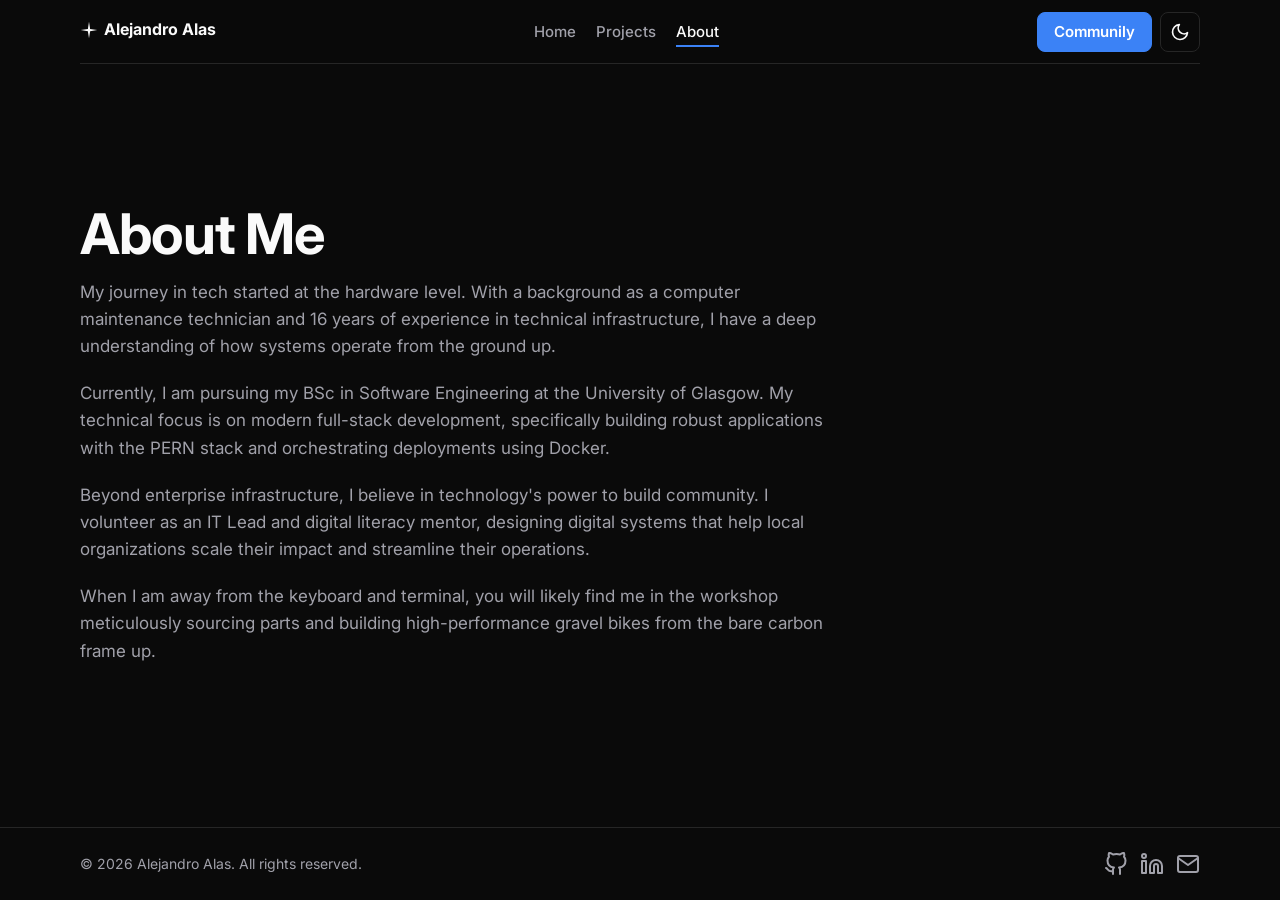
==== commit a28358e8: "Enhance UI with reveal animations and improved accessibility - Added subtle reveal animations for el" ====
--- a/about.html
+++ b/about.html
@@ -8,6 +8,7 @@
       (function () {
         var t = localStorage.getItem("theme") || "dark";
         document.documentElement.setAttribute("data-theme", t);
+        document.documentElement.classList.add("js");
       })();
     </script>
     <meta name="viewport" content="width=device-width, initial-scale=1.0">
@@ -57,25 +58,25 @@
             </button>
         </div>
     </header>
-    <main id="main" class="hero-section">
-        <h1 class="page-title">About Me</h1>
+    <main id="main" class="hero-section" data-reveal-stagger>
+        <h1 class="page-title reveal">About Me</h1>
         <div class="about-content">
-            <p>
+            <p class="reveal">
                 My journey in tech started at the hardware level. With a background as a computer maintenance technician
                 and 16 years of experience in technical infrastructure, I have a deep understanding of how systems
                 operate from the ground up.
             </p>
-            <p>
+            <p class="reveal">
                 Currently, I am pursuing my BSc in Software Engineering at the University of Glasgow. My technical focus
                 is on modern full-stack development, specifically building robust applications with the PERN stack and
                 orchestrating deployments using Docker.
             </p>
-            <p>
+            <p class="reveal">
                 Beyond enterprise infrastructure, I believe in technology's power to build community. I volunteer as an
                 IT Lead and digital literacy mentor, designing digital systems that help local organizations scale their
                 impact and streamline their operations.
             </p>
-            <p>
+            <p class="reveal">
                 When I am away from the keyboard and terminal, you will likely find me in the workshop meticulously
                 sourcing parts and building high-performance gravel bikes from the bare carbon frame up.
             </p>
--- a/css/style.css
+++ b/css/style.css
@@ -96,6 +96,14 @@
 }
 .skip-link:focus { transform: translateY(0); color: var(--color-bg); }
 
+/* Subtle reveal (progressive enhancement; JS adds .js) */
+.js .reveal { opacity: 0; transform: translateY(10px); }
+.js .reveal.is-visible {
+  opacity: 1; transform: none;
+  transition: opacity 520ms cubic-bezier(.2,.8,.2,1) var(--reveal-delay, 0ms),
+              transform 520ms cubic-bezier(.2,.8,.2,1) var(--reveal-delay, 0ms);
+}
+
 /* Layout */
 .hero-section, .projects-container, .wrap {
   flex: 1;
@@ -140,8 +148,10 @@
 .logo-mark { color: var(--color-fg); }
 .nav-controls { display: flex; align-items: center; gap: 0.5rem; }
 .nav-links { display: flex; align-items: center; gap: 1.25rem; }
-.nav-links a { text-decoration: none; color: var(--color-muted); font-weight: 500; font-size: 0.9375rem; }
+.nav-links a { position: relative; text-decoration: none; color: var(--color-muted); font-weight: 500; font-size: 0.9375rem; transition: color 160ms ease; }
+.nav-links a::after { content: ""; position: absolute; left: 0; bottom: -3px; width: 100%; height: 1.5px; background: var(--color-accent); transform: scaleX(0); transform-origin: left; transition: transform 180ms ease; }
 .nav-links a:hover, .nav-links a.active { color: var(--color-fg); }
+.nav-links a:hover::after, .nav-links a.active::after { transform: scaleX(1); }
 .theme-btn, .hamburger {
   display: inline-flex; align-items: center; justify-content: center;
   width: 2.5rem; height: 2.5rem; padding: 0;
@@ -149,7 +159,7 @@
   background: transparent; color: var(--color-fg); cursor: pointer;
 }
 .theme-btn:hover, .hamburger:hover { background: var(--color-card); border-color: var(--color-border-strong); }
-.theme-icon { display: inline-flex; }
+.theme-icon { display: inline-flex; transition: transform 180ms ease; }
 .hamburger { display: none; }
 .nav-communily-btn { padding: 0.45rem 0.85rem; font-size: 0.875rem; }
 
@@ -173,12 +183,17 @@
   font: inherit; font-weight: 600; font-size: 0.9375rem; line-height: 1.2;
   text-decoration: none; cursor: pointer; border: 1px solid transparent;
   background: transparent; color: var(--color-fg);
-  transition: background-color 150ms ease, border-color 150ms ease, color 150ms ease;
+  transition: background-color 150ms ease, border-color 150ms ease, color 150ms ease, transform 150ms ease, box-shadow 150ms ease;
 }
 .btn.primary { background: var(--color-accent); color: var(--color-on-accent); border-color: var(--color-accent); }
 .btn.primary:hover { background: var(--color-accent-hover); border-color: var(--color-accent-hover); }
 .btn.secondary { background: transparent; color: var(--color-fg); border-color: var(--color-border-strong); }
 .btn.secondary:hover { background: var(--color-card); border-color: var(--color-muted); }
+@media (hover: hover) and (prefers-reduced-motion: no-preference) {
+  .btn:hover { transform: translateY(-1px); }
+  .btn.primary:hover { box-shadow: 0 4px 14px rgba(59, 130, 246, 0.25); }
+  .btn:active { transform: translateY(0); }
+}
 
 /* Tags / badges */
 .tech-tags, .tag-row, .status-row { display: flex; flex-wrap: wrap; gap: 0.5rem; }
@@ -198,22 +213,27 @@
   position: relative; display: flex; flex-direction: column;
   background: var(--color-card); border: 1px solid var(--color-border);
   border-radius: var(--radius-lg); overflow: hidden; cursor: pointer;
+  transition: border-color 180ms ease;
 }
 .apple-card:hover { border-color: var(--color-border-strong); }
 .card-content { padding: 1.5rem 1.5rem 0; flex: 1; }
 .card-category { display: block; margin-bottom: 0.4rem; font-size: 0.8125rem; font-weight: 600; color: var(--color-accent); }
 .apple-card h3 { margin-bottom: 0.5rem; font-size: 1.25rem; }
 .card-desc { color: var(--color-muted); font-size: 0.9375rem; margin: 0; }
-.card-image-wrapper { margin-top: 1.25rem; padding: 0 1.5rem 1.5rem; }
-.card-image { width: 100%; height: 180px; object-fit: cover; border-radius: var(--radius); border: 1px solid var(--color-border); background: var(--color-surface); }
+.card-image-wrapper { margin-top: 1.25rem; padding: 0 1.5rem 1.5rem; overflow: hidden; }
+.card-image { width: 100%; height: 180px; object-fit: cover; border-radius: var(--radius); border: 1px solid var(--color-border); background: var(--color-surface); transition: transform 260ms ease; }
 .card-link-icon {
   position: absolute; right: 1rem; bottom: 1rem;
   display: inline-flex; align-items: center; justify-content: center;
   width: 2.25rem; height: 2.25rem; border-radius: 999px;
   background: var(--color-surface); border: 1px solid var(--color-border); color: var(--color-fg);
-  text-decoration: none;
+  text-decoration: none; transition: border-color 150ms ease, color 150ms ease, transform 150ms ease;
 }
 .card-link-icon:hover { border-color: var(--color-accent); color: var(--color-accent); }
+@media (hover: hover) and (prefers-reduced-motion: no-preference) {
+  .apple-card:hover .card-image { transform: scale(1.03); }
+  .apple-card:hover .card-link-icon { transform: translate(2px, -2px); }
+}
 
 /* Footer */
 .footer { border-top: 1px solid var(--color-border); width: 100%; margin-top: auto; }
@@ -224,8 +244,11 @@
 }
 .footer-content p { margin: 0; }
 .social-links { display: flex; align-items: center; gap: 0.75rem; }
-.social-links a { color: var(--color-muted); display: inline-flex; }
+.social-links a { color: var(--color-muted); display: inline-flex; transition: color 150ms ease, transform 150ms ease; }
 .social-links a:hover { color: var(--color-fg); }
+@media (hover: hover) and (prefers-reduced-motion: no-preference) {
+  .social-links a:hover { transform: translateY(-2px); }
+}
 
 /* Case study */
 .case-study .hero { padding: 0 0 2rem; margin-bottom: 0.5rem; }
@@ -238,7 +261,7 @@
 
 .rail { position: sticky; top: 5.5rem; padding-left: 1rem; border-left: 1px solid var(--color-border); }
 .rail-title { font-size: 0.75rem; font-weight: 700; text-transform: uppercase; letter-spacing: 0.05em; color: var(--color-faint); margin-bottom: 0.75rem; }
-.rail a { display: block; padding: 0.4rem 0 0.4rem 0.75rem; margin-left: -1rem; border-left: 2px solid transparent; text-decoration: none; color: var(--color-muted); font-size: 0.875rem; }
+.rail a { display: block; padding: 0.4rem 0 0.4rem 0.75rem; margin-left: -1rem; border-left: 2px solid transparent; text-decoration: none; color: var(--color-muted); font-size: 0.875rem; transition: color 150ms ease, border-color 150ms ease; }
 .rail a:hover, .rail a.active { color: var(--color-fg); border-left-color: var(--color-accent); }
 
 .case-study section { padding: 2.5rem 0; border-bottom: 1px solid var(--color-border); }
@@ -326,11 +349,18 @@
   box-shadow: var(--shadow-md);
 }
 .custom-dialog::backdrop { background: rgba(0, 0, 0, 0.65); }
+@media (prefers-reduced-motion: no-preference) {
+  .custom-dialog[open] { animation: dialog-in 180ms cubic-bezier(.2,.8,.2,1); }
+  .custom-dialog[open]::backdrop { animation: fade-in 150ms ease; }
+  @keyframes dialog-in { from { opacity: 0; transform: scale(0.98) translateY(4px); } to { opacity: 1; transform: none; } }
+  @keyframes fade-in { from { opacity: 0; } to { opacity: 1; } }
+}
 .custom-dialog .dialog-content { display: flex; flex-direction: column; gap: 0.75rem; }
 .custom-dialog h3 { margin: 0; }
 .custom-dialog p { margin: 0; color: var(--color-muted); }
 
 @media (prefers-reduced-motion: reduce) {
   html { scroll-behavior: auto; }
-  .btn, .card-link-icon { transition: none; }
-}
+  *, *::before, *::after { animation-duration: 0.01ms !important; animation-iteration-count: 1 !important; transition-duration: 0.01ms !important; }
+  .js .reveal { opacity: 1; transform: none; }
+}
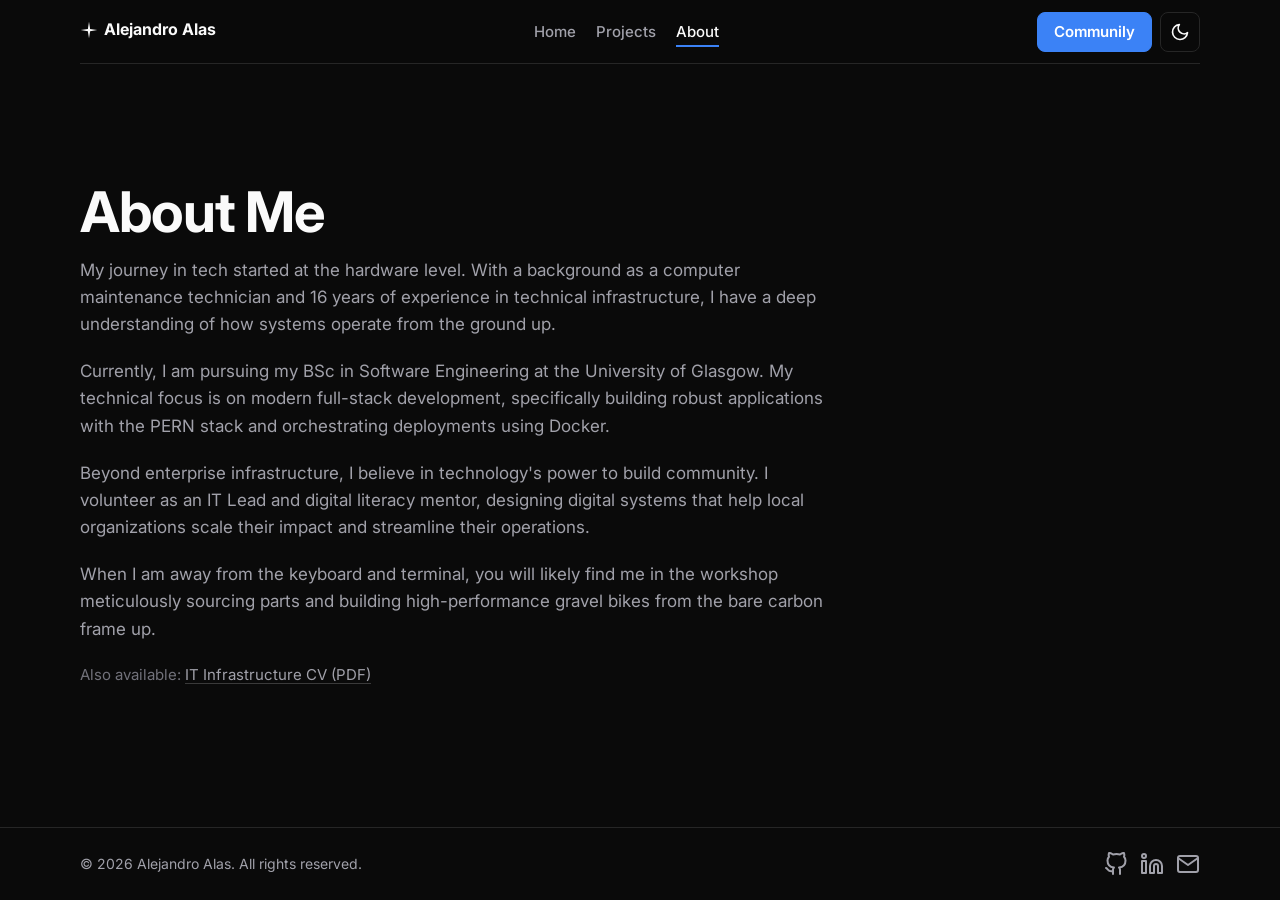
==== commit 8624c50e: "Refactor code structure for improved readability and maintainability" ====
--- a/about.html
+++ b/about.html
@@ -80,6 +80,7 @@
                 When I am away from the keyboard and terminal, you will likely find me in the workshop meticulously
                 sourcing parts and building high-performance gravel bikes from the bare carbon frame up.
             </p>
+            <p class="about-alt-cv reveal">Also available: <a href="/assets/Alejandro_Alas_CV_IT_2026.pdf" target="_blank" rel="noopener noreferrer">IT Infrastructure CV (PDF)</a></p>
         </div>
     </main>
 
--- a/css/style.css
+++ b/css/style.css
@@ -126,6 +126,9 @@
 .subtitle { font-size: clamp(1.0625rem, 2.2vw, 1.25rem); color: var(--color-muted); max-width: 62ch; margin-bottom: 1.5rem; }
 .about-content { color: var(--color-muted); font-size: 1.0625rem; max-width: 68ch; display: flex; flex-direction: column; gap: 0.25rem; }
 .about-content p { margin: 0 0 1rem; }
+.about-alt-cv { margin-top: 0.5rem; font-size: 0.9375rem; color: var(--color-faint); }
+.about-alt-cv a { color: var(--color-muted); text-decoration: underline; text-decoration-color: var(--color-border-strong); text-underline-offset: 3px; }
+.about-alt-cv a:hover { color: var(--color-fg); text-decoration-color: var(--color-muted); }
 
 .stat-strip { display: flex; flex-wrap: wrap; gap: 0.5rem 1.25rem; margin: 0 0 1.75rem; color: var(--color-muted); font-size: 0.9375rem; font-weight: 500; }
 .stat-strip span { position: relative; padding-left: 0.9rem; }
